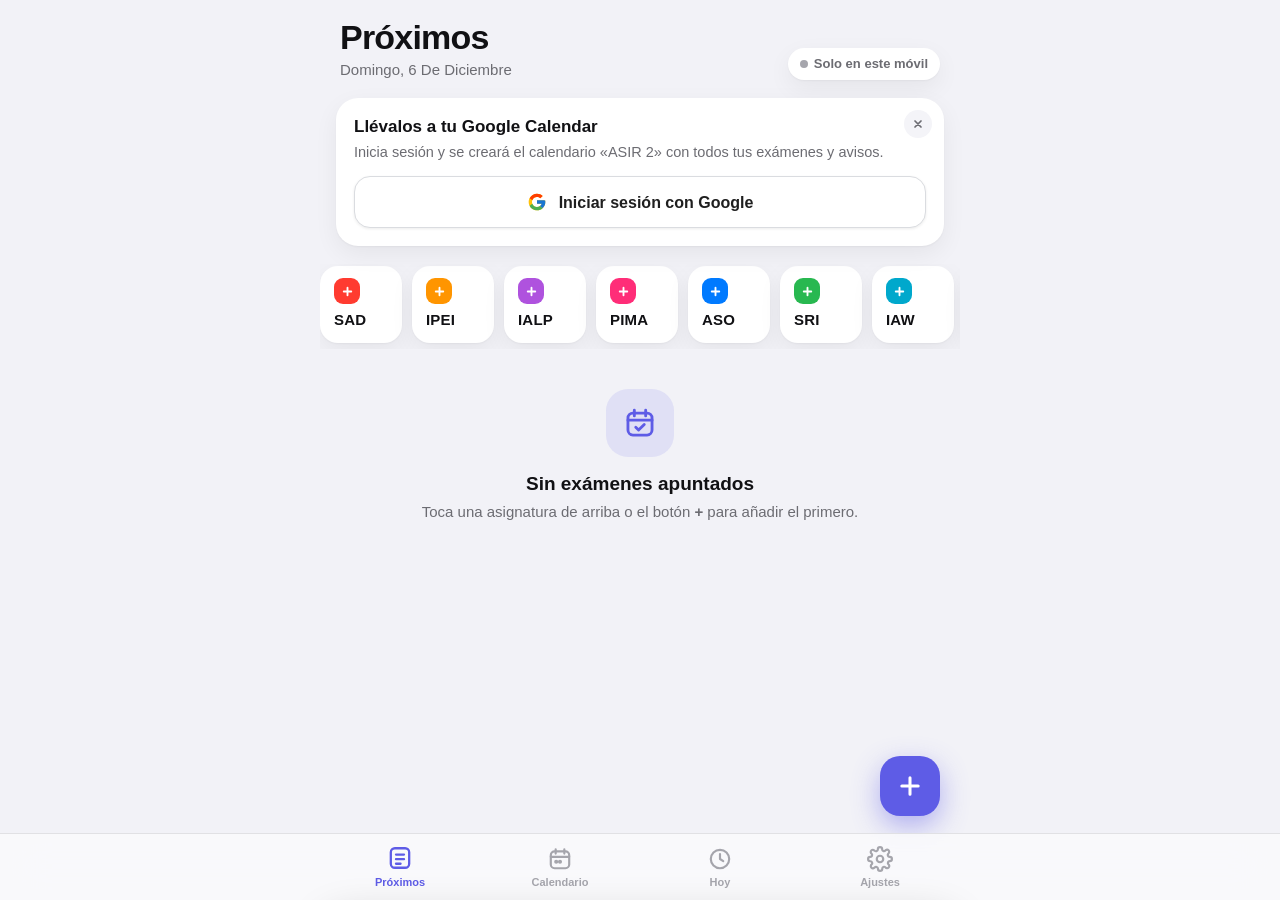
==== index.html @ 9889d267 "App de exámenes ASIR 2 Co-Authored-By: Claude Opus 5.5 <noreply@anthropic.com> Claude-Session: https" ====
<!DOCTYPE html>
<html lang="es">
<head>
<meta charset="UTF-8">
<meta name="viewport" content="width=device-width, initial-scale=1, viewport-fit=cover">
<meta name="theme-color" id="themeColor" content="#F2F2F7">
<meta name="mobile-web-app-capable" content="yes">
<meta name="apple-mobile-web-app-capable" content="yes">
<meta name="apple-mobile-web-app-status-bar-style" content="default">
<meta name="apple-mobile-web-app-title" content="Exámenes">
<meta name="description" content="Apunta tus exámenes con autorrelleno según tu horario y sincronización con Google Calendar.">
<title>Exámenes</title>
<link rel="manifest" id="manifestLink">
<link rel="apple-touch-icon" id="appleIcon">
<link rel="icon" id="favicon">
<script>
/* Aplica el tema antes de pintar para evitar parpadeos */
(function(){try{var t=localStorage.getItem('examenes.theme')||'auto';var d=t==='dark'||(t==='auto'&&matchMedia('(prefers-color-scheme: dark)').matches);document.documentElement.dataset.scheme=d?'dark':'light';}catch(e){document.documentElement.dataset.scheme='light';}})();
</script>
<script src="https://accounts.google.com/gsi/client" async defer></script>
<style>
:root{
  --bg:#F2F2F7; --card:#FFFFFF; --card2:#F4F4F8; --text:#111114; --text2:#6C6C72; --text3:#A5A5AC;
  --sep:rgba(60,60,67,.12); --accent:#5E5CE6; --accent-soft:rgba(94,92,230,.12);
  --danger:#FF3B30; --ok:#28A745; --ok-soft:rgba(52,199,89,.14); --warn:#E08600; --warn-soft:rgba(255,149,0,.14);
  --shadow:0 1px 2px rgba(0,0,0,.04),0 8px 24px rgba(0,0,0,.06);
  --shadow-lg:0 12px 40px rgba(0,0,0,.18);
  --nav:rgba(250,250,252,.82); --sheet:#F2F2F7; --input:#FFFFFF; --backdrop:rgba(0,0,0,.32);
  --r:22px; --r-sm:14px;
  --safe-b:env(safe-area-inset-bottom,0px); --safe-t:env(safe-area-inset-top,0px);
  --font:-apple-system,BlinkMacSystemFont,"SF Pro Text","Segoe UI",Roboto,"Helvetica Neue",Arial,sans-serif;
  --font-d:-apple-system,BlinkMacSystemFont,"SF Pro Display","Segoe UI",Roboto,"Helvetica Neue",Arial,sans-serif;
  color-scheme:light;
}
html[data-scheme=dark]{
  --bg:#000000; --card:#1C1C1E; --card2:#2A2A2D; --text:#F5F5F7; --text2:#A1A1A8; --text3:#6C6C72;
  --sep:rgba(84,84,88,.5); --accent:#7D7AFF; --accent-soft:rgba(125,122,255,.18);
  --danger:#FF453A; --ok:#30D158; --ok-soft:rgba(48,209,88,.16); --warn:#FF9F0A; --warn-soft:rgba(255,159,10,.16);
  --shadow:0 0 0 1px rgba(255,255,255,.04); --shadow-lg:0 12px 40px rgba(0,0,0,.6);
  --nav:rgba(18,18,20,.82); --sheet:#111113; --input:#1C1C1E; --backdrop:rgba(0,0,0,.55);
  color-scheme:dark;
}
*{box-sizing:border-box;-webkit-tap-highlight-color:transparent}
html,body{margin:0;background:var(--bg);color:var(--text);font-family:var(--font);font-size:16px;line-height:1.35;-webkit-font-smoothing:antialiased;-webkit-text-size-adjust:100%}
body{min-height:100vh;overscroll-behavior-y:none}
button{font:inherit;color:inherit;border:0;background:none;padding:0;cursor:pointer}
input,textarea,select{font:inherit;color:var(--text)}
svg{display:block}
.hidden{display:none!important}

#app{max-width:640px;margin:0 auto;padding:calc(var(--safe-t) + 12px) 16px calc(110px + var(--safe-b))}
.view{animation:viewIn .32s cubic-bezier(.2,.8,.2,1)}
@keyframes viewIn{from{opacity:0;transform:translateY(8px)}to{opacity:1;transform:none}}

/* Cabecera */
.head{display:flex;align-items:flex-end;justify-content:space-between;gap:12px;margin:8px 4px 18px}
.head h1{font-family:var(--font-d);font-size:34px;font-weight:800;letter-spacing:-.8px;margin:0;line-height:1.05}
.head .sub{color:var(--text2);font-size:15px;font-weight:500;margin-top:4px;text-transform:capitalize}
.sync{display:inline-flex;align-items:center;gap:6px;padding:7px 12px;border-radius:999px;background:var(--card);box-shadow:var(--shadow);font-size:13px;font-weight:600;color:var(--text2);white-space:nowrap;transition:transform .15s}
.sync:active{transform:scale(.95)}
.sync .dot{width:8px;height:8px;border-radius:50%;background:var(--text3)}
.sync[data-s=ok] .dot{background:var(--ok)}
.sync[data-s=pending] .dot,.sync[data-s=reauth] .dot{background:var(--warn)}
.sync[data-s=error] .dot{background:var(--danger)}
.sync[data-s=syncing] .dot{background:var(--accent);animation:pulse 1s infinite}
@keyframes pulse{50%{opacity:.25}}

.section-title{font-size:13px;font-weight:700;letter-spacing:.4px;text-transform:uppercase;color:var(--text2);margin:26px 6px 10px;display:flex;justify-content:space-between;align-items:center}
.section-title button{font-size:13px;font-weight:600;color:var(--accent);text-transform:none;letter-spacing:0}

/* Chips de asignatura */
.chips{display:flex;gap:10px;overflow-x:auto;scrollbar-width:none;margin:0 -16px;padding:2px 16px 6px;scroll-snap-type:x proximity}
.chips::-webkit-scrollbar{display:none}
.chip{--c:var(--accent);flex:0 0 auto;scroll-snap-align:start;display:flex;flex-direction:column;align-items:flex-start;gap:6px;min-width:82px;padding:12px 14px;border-radius:18px;background:var(--card);box-shadow:var(--shadow);transition:transform .15s ease}
.chip:active{transform:scale(.94)}
.chip .sw{width:26px;height:26px;border-radius:9px;background:var(--c);display:grid;place-items:center;color:#fff}
.chip .sw svg{width:15px;height:15px}
.chip b{font-size:15px;font-weight:700;letter-spacing:.2px}

/* Tarjeta destacada */
.hero{--c:var(--accent);position:relative;overflow:hidden;border-radius:26px;padding:20px 20px 22px;color:#fff;background:linear-gradient(140deg,var(--c),color-mix(in srgb,var(--c) 55%,#000));box-shadow:0 14px 34px color-mix(in srgb,var(--c) 35%,transparent);cursor:pointer;transition:transform .18s ease;margin-top:18px}
.hero:active{transform:scale(.98)}
.hero::after{content:"";position:absolute;right:-60px;top:-60px;width:200px;height:200px;border-radius:50%;background:rgba(255,255,255,.12)}
.hero-top{display:flex;gap:8px;align-items:center;font-size:12px;font-weight:700;letter-spacing:.4px;text-transform:uppercase;opacity:.92}
.hero-top span{background:rgba(255,255,255,.2);padding:4px 9px;border-radius:999px;backdrop-filter:blur(6px)}
.hero-subj{font-family:var(--font-d);font-size:40px;font-weight:800;letter-spacing:-1px;margin:14px 0 2px;text-shadow:0 1px 8px rgba(0,0,0,.12)}
.hero-meta{font-size:16px;font-weight:600;opacity:.95;text-transform:capitalize}
.hero-teacher{font-size:14px;opacity:.82;margin-top:2px}
.hero-topics{font-size:14px;opacity:.9;margin-top:10px;max-width:70%;display:-webkit-box;-webkit-line-clamp:2;-webkit-box-orient:vertical;overflow:hidden}
.hero-count{position:absolute;right:20px;bottom:18px;text-align:right;z-index:1}
.hero-count .num{font-family:var(--font-d);font-size:52px;font-weight:800;line-height:.9;letter-spacing:-2px;display:block}
.hero-count .lbl{font-size:13px;font-weight:700;opacity:.9;text-transform:uppercase;letter-spacing:.5px}

/* Tarjetas y filas */
.card{background:var(--card);border-radius:var(--r);box-shadow:var(--shadow);overflow:hidden}
.list{display:flex;flex-direction:column;gap:10px}
.row{--c:var(--accent);display:flex;align-items:center;gap:12px;background:var(--card);border-radius:20px;padding:14px 14px 14px 12px;box-shadow:var(--shadow);position:relative;animation:rowIn .35s cubic-bezier(.2,.8,.2,1) both}
@keyframes rowIn{from{opacity:0;transform:translateY(10px)}to{opacity:1;transform:none}}
.row::before{content:"";position:absolute;left:0;top:14px;bottom:14px;width:4px;border-radius:0 4px 4px 0;background:var(--c)}
.check{flex:0 0 auto;width:30px;height:30px;border-radius:50%;border:2px solid color-mix(in srgb,var(--c) 70%,var(--text3));display:grid;place-items:center;margin-left:4px;transition:all .2s}
.check svg{width:16px;height:16px;opacity:0;color:#fff}
.row.done .check{background:var(--c);border-color:var(--c)}
.row.done .check svg{opacity:1}
.row-main{flex:1;min-width:0;cursor:pointer}
.row-title{display:flex;align-items:center;gap:8px;flex-wrap:wrap}
.row-title .subj{font-weight:700;font-size:17px}
.tag{font-size:11.5px;font-weight:700;padding:3px 8px;border-radius:999px;background:color-mix(in srgb,var(--c) 15%,transparent);color:color-mix(in srgb,var(--c) 75%,var(--text))}
.row-sub{color:var(--text2);font-size:14px;margin-top:3px;text-transform:capitalize;white-space:nowrap;overflow:hidden;text-overflow:ellipsis}
.row-topics{color:var(--text3);font-size:13.5px;margin-top:3px;white-space:nowrap;overflow:hidden;text-overflow:ellipsis}
.pill{flex:0 0 auto;font-size:12.5px;font-weight:700;padding:6px 10px;border-radius:999px;background:var(--card2);color:var(--text2);text-align:center;line-height:1.15}
.pill.soon{background:color-mix(in srgb,var(--c) 16%,transparent);color:color-mix(in srgb,var(--c) 80%,var(--text))}
.pill.late{background:var(--warn-soft);color:var(--warn)}
.grade{flex:0 0 auto;font-family:var(--font-d);font-size:22px;font-weight:800;min-width:46px;text-align:right}
.grade.pass{color:var(--ok)} .grade.fail{color:var(--danger)} .grade.none{color:var(--text3);font-size:14px;font-weight:600}
.row.done .row-title .subj{opacity:.75}

.empty{text-align:center;padding:40px 24px;color:var(--text2)}
.empty .ico{width:68px;height:68px;margin:0 auto 14px;border-radius:22px;background:var(--accent-soft);color:var(--accent);display:grid;place-items:center}
.empty .ico svg{width:34px;height:34px}
.empty h3{color:var(--text);margin:0 0 6px;font-size:19px}
.empty p{margin:0;font-size:15px}

/* Botón flotante */
#fab{position:fixed;right:max(20px,calc(50% - 300px));bottom:calc(84px + var(--safe-b));width:60px;height:60px;border-radius:20px;background:var(--accent);color:#fff;display:grid;place-items:center;box-shadow:0 10px 28px color-mix(in srgb,var(--accent) 45%,transparent);z-index:30;transition:transform .2s cubic-bezier(.2,.8,.2,1)}
#fab:active{transform:scale(.9) rotate(90deg)}
#fab svg{width:28px;height:28px}

/* Barra inferior */
#tabbar{position:fixed;left:0;right:0;bottom:0;z-index:40;display:flex;justify-content:center;background:var(--nav);backdrop-filter:saturate(180%) blur(22px);-webkit-backdrop-filter:saturate(180%) blur(22px);border-top:.5px solid var(--sep);padding:6px 8px calc(6px + var(--safe-b))}
#tabbar .in{display:flex;width:100%;max-width:640px}
.tab{flex:1;display:flex;flex-direction:column;align-items:center;gap:3px;padding:6px 0 4px;font-size:11px;font-weight:600;color:var(--text3);transition:color .2s}
.tab svg{width:26px;height:26px;transition:transform .2s}
.tab.on{color:var(--accent)}
.tab.on svg{transform:translateY(-1px) scale(1.06)}
.tab:active svg{transform:scale(.88)}

/* Calendario */
.cal-head{display:flex;align-items:center;justify-content:space-between;padding:16px 16px 6px}
.cal-head h2{margin:0;font-size:20px;font-weight:700;text-transform:capitalize;letter-spacing:-.3px}
.cal-nav{display:flex;gap:6px}
.icon-btn{width:38px;height:38px;border-radius:12px;background:var(--card2);display:grid;place-items:center;color:var(--accent);transition:transform .15s}
.icon-btn:active{transform:scale(.9)}
.icon-btn svg{width:20px;height:20px}
.cal-wd,.cal-grid{display:grid;grid-template-columns:repeat(7,1fr);padding:0 10px}
.cal-wd div{text-align:center;font-size:12px;font-weight:700;color:var(--text3);padding:8px 0}
.cal-grid{padding-bottom:12px;gap:2px}
.cday{aspect-ratio:1/1.05;border-radius:14px;display:flex;flex-direction:column;align-items:center;justify-content:flex-start;padding-top:7px;gap:4px;font-size:16px;font-weight:500;position:relative;transition:background .15s,transform .12s}
.cday:active{transform:scale(.92)}
.cday.we{color:var(--text3)}
.cday.today .n{background:var(--accent);color:#fff;font-weight:700}
.cday .n{width:30px;height:30px;border-radius:50%;display:grid;place-items:center}
.cday.sel{background:var(--accent-soft)}
.cday.sel .n{font-weight:700}
.dots{display:flex;gap:3px;height:6px}
.dots i{width:6px;height:6px;border-radius:50%;display:block}
.legend{display:flex;flex-wrap:wrap;gap:8px 14px;padding:12px 16px 16px;border-top:.5px solid var(--sep)}
.legend span{display:flex;align-items:center;gap:6px;font-size:12.5px;font-weight:600;color:var(--text2)}
.legend i{width:9px;height:9px;border-radius:50%}

/* Hoy */
.now{--c:var(--accent);border-radius:26px;padding:20px;background:var(--card);box-shadow:var(--shadow);position:relative;overflow:hidden}
.now.colored{color:#fff;background:linear-gradient(140deg,var(--c),color-mix(in srgb,var(--c) 55%,#000));box-shadow:0 14px 34px color-mix(in srgb,var(--c) 32%,transparent)}
.now .k{font-size:12px;font-weight:800;letter-spacing:.6px;text-transform:uppercase;opacity:.85}
.now .big{font-family:var(--font-d);font-size:38px;font-weight:800;letter-spacing:-1px;margin:8px 0 2px}
.now .meta{font-size:15px;font-weight:500;opacity:.9}
.bar{height:6px;border-radius:6px;background:rgba(255,255,255,.25);margin-top:16px;overflow:hidden}
.bar i{display:block;height:100%;background:#fff;border-radius:6px;transition:width .6s}
.now:not(.colored) .bar{background:var(--card2)} .now:not(.colored) .bar i{background:var(--accent)}
.grid2{display:grid;grid-template-columns:1fr;gap:12px;margin-top:12px}
.mini{--c:var(--accent);background:var(--card);border-radius:22px;padding:16px;box-shadow:var(--shadow);display:flex;align-items:center;gap:14px}
.mini .sq{width:46px;height:46px;border-radius:15px;background:var(--c);color:#fff;display:grid;place-items:center;font-weight:800;font-size:12.5px;letter-spacing:.2px;flex:0 0 auto}
.mini .t1{font-size:12px;font-weight:700;color:var(--text2);text-transform:uppercase;letter-spacing:.4px}
.mini .t2{font-size:18px;font-weight:700;margin-top:2px}
.mini .t3{font-size:14px;color:var(--text2);margin-top:1px}
.tl{padding:6px 0}
.tl-row{--c:var(--accent);display:flex;align-items:center;gap:12px;padding:11px 16px;position:relative}
.tl-row+.tl-row{border-top:.5px solid var(--sep)}
.tl-row .time{width:92px;flex:0 0 auto;font-size:13.5px;font-weight:600;color:var(--text2);font-variant-numeric:tabular-nums}
.tl-row .bul{width:10px;height:10px;border-radius:50%;background:var(--c);flex:0 0 auto}
.tl-row .nm{font-weight:700}
.tl-row .tc{font-size:13px;color:var(--text2)}
.tl-row.past{opacity:.45}
.tl-row.cur{background:color-mix(in srgb,var(--c) 10%,transparent)}
.tl-row.brk .bul{background:var(--text3)} .tl-row.brk .nm{font-weight:600;color:var(--text2)}
.exam-flag{margin-left:auto;font-size:11.5px;font-weight:800;color:#fff;background:var(--danger);padding:3px 8px;border-radius:999px}
.banner{display:flex;gap:12px;align-items:center;padding:14px 16px;border-radius:18px;background:var(--warn-soft);color:var(--warn);font-weight:600;font-size:15px;margin-top:12px}
.banner svg{width:22px;height:22px;flex:0 0 auto}

/* Ajustes */
.group{background:var(--card);border-radius:var(--r);box-shadow:var(--shadow);overflow:hidden}
.item{display:flex;align-items:center;gap:12px;padding:14px 16px;min-height:52px;width:100%;text-align:left}
.item+.item{border-top:.5px solid var(--sep)}
.item .ic{width:32px;height:32px;border-radius:10px;display:grid;place-items:center;color:#fff;flex:0 0 auto}
.item .ic svg{width:18px;height:18px}
.item .lb{flex:1;min-width:0}
.item .lb b{display:block;font-weight:600}
.item .lb small{display:block;color:var(--text2);font-size:13px;margin-top:1px;overflow-wrap:anywhere}
.item .val{color:var(--text2);font-size:14px}
.item.btn:active{background:var(--card2)}
.item.danger{color:var(--danger)}
.note{font-size:13px;color:var(--text2);margin:8px 8px 0;line-height:1.45}
.note code{background:var(--card2);padding:1px 5px;border-radius:5px;font-size:12px}
.seg{display:flex;background:var(--card2);border-radius:12px;padding:3px;gap:3px}
.seg button{flex:1;padding:9px 6px;border-radius:10px;font-size:14px;font-weight:600;color:var(--text2);transition:all .2s}
.seg button.on{background:var(--card);color:var(--text);box-shadow:0 1px 4px rgba(0,0,0,.12)}
html[data-scheme=dark] .seg button.on{background:#3A3A3D}
.field-inline{display:flex;gap:8px;padding:12px 16px}
.field-inline input{flex:1;min-width:0;padding:12px 14px;border-radius:12px;border:0;background:var(--card2);font-size:14px;outline:none}
.small-btn{padding:0 16px;border-radius:12px;background:var(--accent);color:#fff;font-weight:700;font-size:14px}
.sched-day{padding:12px 16px}
.sched-day+.sched-day{border-top:.5px solid var(--sep)}
.sched-day h4{margin:0 0 8px;font-size:13px;text-transform:uppercase;letter-spacing:.4px;color:var(--text2)}
.sched-blocks{display:flex;flex-direction:column;gap:6px}
.sb{--c:var(--accent);display:flex;align-items:center;gap:10px;font-size:14px}
.sb i{width:8px;height:28px;border-radius:4px;background:var(--c);flex:0 0 auto}
.sb b{min-width:46px}
.sb span{color:var(--text2);font-variant-numeric:tabular-nums}
.sb em{font-style:normal;color:var(--text3);font-size:13px;margin-left:auto;text-align:right}
.acct{display:flex;align-items:center;gap:12px;padding:16px}
.acct img,.acct .av{width:44px;height:44px;border-radius:50%;background:var(--accent-soft);color:var(--accent);display:grid;place-items:center;font-weight:800;object-fit:cover}

/* Botón de Google */
.gbtn{display:flex;align-items:center;justify-content:center;gap:12px;width:100%;min-height:52px;padding:0 20px;border-radius:16px;background:#fff;color:#1F1F1F;border:1px solid #DADCE0;font-weight:600;font-size:16px;box-shadow:0 1px 3px rgba(0,0,0,.08);transition:transform .15s,box-shadow .15s}
.gbtn:active{transform:scale(.97)}
html[data-scheme=dark] .gbtn{background:#131314;color:#E3E3E3;border-color:#8E918F}
.signin{background:var(--card);border-radius:var(--r);box-shadow:var(--shadow);padding:18px;margin-top:18px;position:relative;animation:viewIn .35s ease}
.signin h3{margin:0 0 4px;font-size:17px}
.signin p{margin:0 0 14px;color:var(--text2);font-size:14.5px}
.signin .x{position:absolute;top:12px;right:12px;width:28px;height:28px;border-radius:50%;background:var(--card2);color:var(--text2);display:grid;place-items:center}
.signin .x svg{width:12px;height:12px}

/* Hoja inferior (formulario) */
.sheet-wrap{position:fixed;inset:0;z-index:60;pointer-events:none}
.sheet-wrap .backdrop{position:absolute;inset:0;background:var(--backdrop);opacity:0;transition:opacity .3s}
.sheet{position:absolute;left:0;right:0;bottom:0;margin:0 auto;max-width:640px;max-height:94vh;background:var(--sheet);border-radius:28px 28px 0 0;box-shadow:var(--shadow-lg);transform:translateY(105%);transition:transform .38s cubic-bezier(.2,.9,.2,1);display:flex;flex-direction:column}
.sheet-wrap.open{pointer-events:auto}
.sheet-wrap.open .backdrop{opacity:1}
.sheet-wrap.open .sheet{transform:none}
.sheet-top{padding:8px 18px 4px;touch-action:none}
.grabber{width:40px;height:5px;border-radius:3px;background:var(--text3);opacity:.5;margin:0 auto 10px}
.sheet-bar{display:flex;align-items:center;justify-content:space-between}
.sheet-bar h2{margin:0;font-size:20px;font-weight:800;letter-spacing:-.3px}
.sheet-bar .x{width:34px;height:34px;border-radius:50%;background:var(--card2);display:grid;place-items:center;color:var(--text2)}
.sheet-bar .x svg{width:16px;height:16px}
.sheet-body{overflow-y:auto;padding:8px 18px calc(24px + var(--safe-b));-webkit-overflow-scrolling:touch}
.lbl{font-size:13px;font-weight:700;color:var(--text2);margin:18px 4px 8px;text-transform:uppercase;letter-spacing:.4px}
.subj-grid{display:grid;grid-template-columns:repeat(4,1fr);gap:8px}
.sbtn{--c:var(--accent);padding:13px 4px;border-radius:15px;background:var(--input);font-weight:700;font-size:15px;box-shadow:var(--shadow);border:2px solid transparent;transition:all .18s;display:flex;align-items:center;justify-content:center;gap:6px}
.sbtn i{width:8px;height:8px;border-radius:50%;background:var(--c)}
.sbtn.on{background:var(--c);color:#fff;border-color:var(--c);box-shadow:0 6px 16px color-mix(in srgb,var(--c) 40%,transparent)}
.sbtn.on i{background:#fff}
.sbtn:active{transform:scale(.94)}
.inp{width:100%;padding:14px 15px;border-radius:15px;border:0;background:var(--input);box-shadow:var(--shadow);font-size:16px;outline:none;min-height:50px;-webkit-appearance:none;appearance:none}
.inp:focus{box-shadow:0 0 0 2px var(--accent)}
textarea.inp{resize:vertical;min-height:84px;line-height:1.4}
.date-row{display:flex;gap:8px}
.date-row .inp{flex:1;min-width:0}
.next-btn{flex:0 0 auto;display:flex;align-items:center;gap:6px;padding:0 14px;border-radius:15px;background:var(--accent-soft);color:var(--accent);font-weight:700;font-size:14.5px;transition:transform .15s}
.next-btn:active{transform:scale(.94)}
.next-btn svg{width:18px;height:18px}
.two{display:grid;grid-template-columns:1fr 1.6fr;gap:8px}
.info{margin-top:10px;padding:13px 15px;border-radius:15px;font-size:14.5px;line-height:1.45;animation:viewIn .25s ease}
.info.ok{background:var(--ok-soft);color:color-mix(in srgb,var(--ok) 80%,var(--text))}
.info.warn{background:var(--warn-soft);color:color-mix(in srgb,var(--warn) 85%,var(--text))}
.info.neutral{background:var(--card2);color:var(--text2)}
.info b{font-weight:700}
.sugs{display:flex;flex-wrap:wrap;gap:8px;margin-top:10px}
.sug{padding:8px 12px;border-radius:999px;background:var(--card);color:var(--text);font-weight:600;font-size:13.5px;box-shadow:var(--shadow);text-transform:capitalize}
.sug:active{transform:scale(.94)}
.type-seg{display:grid;grid-template-columns:repeat(4,1fr);gap:6px;background:var(--card2);padding:4px;border-radius:15px}
.type-seg button{padding:11px 2px;border-radius:12px;font-size:13.5px;font-weight:700;color:var(--text2);transition:all .2s}
.type-seg button.on{background:var(--input);color:var(--text);box-shadow:0 1px 5px rgba(0,0,0,.12)}
html[data-scheme=dark] .type-seg button.on{background:#3A3A3D}
.toggle-row{display:flex;align-items:center;justify-content:space-between;background:var(--input);box-shadow:var(--shadow);border-radius:15px;padding:0 15px;min-height:50px;font-weight:600}
.sw-t{position:relative;width:51px;height:31px;flex:0 0 auto}
.sw-t input{opacity:0;width:0;height:0;position:absolute}
.sw-t span{position:absolute;inset:0;border-radius:999px;background:var(--text3);opacity:.6;transition:all .25s}
.sw-t span::after{content:"";position:absolute;left:2px;top:2px;width:27px;height:27px;border-radius:50%;background:#fff;box-shadow:0 2px 6px rgba(0,0,0,.2);transition:transform .25s cubic-bezier(.2,.8,.2,1)}
.sw-t input:checked+span{background:var(--ok);opacity:1}
.sw-t input:checked+span::after{transform:translateX(20px)}
.primary{width:100%;margin-top:24px;padding:17px;border-radius:17px;background:var(--accent);color:#fff;font-weight:800;font-size:17px;box-shadow:0 10px 24px color-mix(in srgb,var(--accent) 35%,transparent);transition:transform .15s}
.primary:active{transform:scale(.97)}
.secondary{width:100%;margin-top:10px;padding:15px;border-radius:17px;background:var(--card);color:var(--danger);font-weight:700;font-size:16px;box-shadow:var(--shadow)}
.secondary:active{transform:scale(.97)}

/* Aviso flotante */
#toast{position:fixed;left:50%;bottom:calc(160px + var(--safe-b));transform:translate(-50%,20px);background:rgba(30,30,32,.92);color:#fff;padding:12px 18px;border-radius:16px;font-weight:600;font-size:14.5px;opacity:0;pointer-events:none;transition:all .3s cubic-bezier(.2,.8,.2,1);z-index:80;max-width:86vw;text-align:center;backdrop-filter:blur(10px)}
#toast.show{opacity:1;transform:translate(-50%,0)}
html[data-scheme=dark] #toast{background:rgba(235,235,240,.95);color:#111}

@media (min-width:520px){.grid2{grid-template-columns:1fr 1fr}}
@media (prefers-reduced-motion:reduce){*{animation:none!important;transition:none!important}}
</style>
</head>
<body>
<div id="app"><main id="view"></main></div>

<button id="fab" data-action="new" aria-label="Añadir examen">
  <svg viewBox="0 0 24 24" fill="none" stroke="currentColor" stroke-width="2.6" stroke-linecap="round"><path d="M12 5v14M5 12h14"/></svg>
</button>

<nav id="tabbar"><div class="in">
  <button class="tab" data-action="tab" data-tab="upcoming"><svg viewBox="0 0 24 24" fill="none" stroke="currentColor" stroke-width="2" stroke-linecap="round" stroke-linejoin="round"><rect x="4" y="3.5" width="16" height="17" rx="3.5"/><path d="M8.5 9h7M8.5 13h7M8.5 17h4"/></svg>Próximos</button>
  <button class="tab" data-action="tab" data-tab="calendar"><svg viewBox="0 0 24 24" fill="none" stroke="currentColor" stroke-width="2" stroke-linecap="round" stroke-linejoin="round"><rect x="3.5" y="5" width="17" height="15.5" rx="3.5"/><path d="M3.5 10h17M8 3v4M16 3v4"/><circle cx="8.5" cy="14.5" r=".9" fill="currentColor"/><circle cx="12" cy="14.5" r=".9" fill="currentColor"/></svg>Calendario</button>
  <button class="tab" data-action="tab" data-tab="today"><svg viewBox="0 0 24 24" fill="none" stroke="currentColor" stroke-width="2" stroke-linecap="round" stroke-linejoin="round"><circle cx="12" cy="12" r="8.5"/><path d="M12 7.5V12l3 2"/></svg>Hoy</button>
  <button class="tab" data-action="tab" data-tab="settings"><svg viewBox="0 0 24 24" fill="none" stroke="currentColor" stroke-width="2" stroke-linecap="round" stroke-linejoin="round"><circle cx="12" cy="12" r="3"/><path d="M19.4 15a1.7 1.7 0 0 0 .3 1.8l.1.1a2 2 0 1 1-2.8 2.8l-.1-.1a1.7 1.7 0 0 0-1.8-.3 1.7 1.7 0 0 0-1 1.5V21a2 2 0 1 1-4 0v-.1a1.7 1.7 0 0 0-1.1-1.5 1.7 1.7 0 0 0-1.8.3l-.1.1a2 2 0 1 1-2.8-2.8l.1-.1a1.7 1.7 0 0 0 .3-1.8 1.7 1.7 0 0 0-1.5-1H3a2 2 0 1 1 0-4h.1a1.7 1.7 0 0 0 1.5-1.1 1.7 1.7 0 0 0-.3-1.8l-.1-.1a2 2 0 1 1 2.8-2.8l.1.1a1.7 1.7 0 0 0 1.8.3H9a1.7 1.7 0 0 0 1-1.5V3a2 2 0 1 1 4 0v.1a1.7 1.7 0 0 0 1 1.5 1.7 1.7 0 0 0 1.8-.3l.1-.1a2 2 0 1 1 2.8 2.8l-.1.1a1.7 1.7 0 0 0-.3 1.8V9a1.7 1.7 0 0 0 1.5 1H21a2 2 0 1 1 0 4h-.1a1.7 1.7 0 0 0-1.5 1z"/></svg>Ajustes</button>
</div></nav>

<div id="sheetWrap" class="sheet-wrap" aria-hidden="true">
  <div class="backdrop" data-action="close-sheet"></div>
  <div class="sheet" role="dialog" aria-modal="true">
    <div class="sheet-top" id="sheetTop">
      <div class="grabber"></div>
      <div class="sheet-bar"><h2 id="sheetTitle">Nuevo examen</h2>
        <button class="x" data-action="close-sheet" aria-label="Cerrar"><svg viewBox="0 0 24 24" fill="none" stroke="currentColor" stroke-width="3" stroke-linecap="round"><path d="M6 6l12 12M18 6L6 18"/></svg></button>
      </div>
    </div>
    <div class="sheet-body" id="sheetBody"></div>
  </div>
</div>
<input type="file" id="importFile" accept="application/json,.json" class="hidden">
<div id="toast"></div>

<script>
/* ╔══════════════════════════════════════════════════════════════════════╗
   ║  CONFIGURACIÓN DE GOOGLE (CALENDAR)                                  ║
   ║                                                                      ║
   ║  👉 PEGA AQUÍ TU CLIENT ID DE GOOGLE CLOUD (entre las comillas).     ║
   ║     Tiene esta forma: 1234567890-abc123xyz.apps.googleusercontent.com║
   ║                                                                      ║
   ║  Solo lo pones tú una vez aquí: la app NO se lo pide a nadie, solo   ║
   ║  muestra el botón "Iniciar sesión con Google".                       ║
   ║  ⚠️ Es el Client ID, NO el "secreto de cliente" (ese no se usa).     ║
   ╚══════════════════════════════════════════════════════════════════════╝ */
const GOOGLE_CLIENT_ID = '909664836499-v9ui1farksf9q6orqufl9ss055aqmfdq.apps.googleusercontent.com';

/* Nombre del calendario que la app crea en tu Google Calendar */
const CALENDAR_NAME = 'ASIR 2';
const CAL_MARK = 'Creado por la app Exámenes';
const TZ = 'Europe/Madrid';
/* Permisos mínimos: crear SUS PROPIOS calendarios y gestionar sus eventos (no toca tus otros calendarios),
   ver la lista de calendarios (para encontrar «ASIR 2») y tu nombre/correo para mostrarlos */
const GOOGLE_SCOPES = 'https://www.googleapis.com/auth/calendar.app.created https://www.googleapis.com/auth/calendar.calendarlist.readonly openid email profile';

/* ───────────────────────── HORARIO ───────────────────────── */
const SUBJECTS = {
  SAD:  { teacher:'Óscar Gómez García',                 color:'#FF3B30', gcal:'11' },
  IPEI: { teacher:'Gema Abad Rubio',                    color:'#FF9500', gcal:'6' },
  IALP: { teacher:'Alfonso José Padilla Navarrete',     color:'#AF52DE', gcal:'3' },
  PIMA: { teacher:'Manuel Peña Villanueva',             color:'#FF2D78', gcal:'4' },
  ASO:  { teacher:'Alberto Montoro Gavilán',            color:'#007AFF', gcal:'9' },
  SRI:  { teacher:'Raúl',                               color:'#28B850', gcal:'10' },
  IAW:  { teacher:'Raúl',                               color:'#00A8CC', gcal:'7' },
  ASGB: { teacher:'Javier García-Retamero Redondo',     color:'#E09B00', gcal:'5' },
};
const SUBJ_ORDER = ['SAD','IPEI','IALP','PIMA','ASO','SRI','IAW','ASGB'];
/* Tramos (horas lectivas); el recreo es 11:30-12:00 */
const SLOTS = [['08:45','09:40'],['09:40','10:35'],['10:35','11:30'],['12:00','12:55'],['12:55','13:50'],['13:50','14:45']];
const BREAK = ['11:30','12:00'];
/* Clave = día de la semana de JavaScript (1 = lunes … 5 = viernes) */
const SCHEDULE = {
  1:[{s:'SAD',from:'08:45',to:'10:35'},{s:'IPEI',from:'10:35',to:'11:30'},{s:'IALP',from:'12:00',to:'13:50'},{s:'PIMA',from:'13:50',to:'14:45'}],
  2:[{s:'ASO',from:'08:45',to:'10:35'},{s:'SRI',from:'10:35',to:'12:55'},{s:'IAW',from:'12:55',to:'14:45'}],
  3:[{s:'ASO',from:'08:45',to:'10:35'},{s:'IALP',from:'10:35',to:'12:55'},{s:'SRI',from:'12:55',to:'14:45'}],
  4:[{s:'IAW',from:'08:45',to:'10:35'},{s:'ASGB',from:'10:35',to:'12:55'},{s:'SRI',from:'12:55',to:'14:45'}],
  5:[{s:'ASO',from:'08:45',to:'10:35'},{s:'SAD',from:'10:35',to:'12:55'},{s:'IPEI',from:'12:55',to:'14:45'}],
};
const TYPES = { examen:'Examen', practica:'Práctica', entrega:'Entrega', recuperacion:'Recuperación' };
const DAYNAMES = ['domingo','lunes','martes','miércoles','jueves','viernes','sábado'];

/* ───────────────────────── UTILIDADES ───────────────────────── */
const $ = (s, el=document) => el.querySelector(s);
const esc = s => String(s ?? '').replace(/[&<>"']/g, c => ({'&':'&amp;','<':'&lt;','>':'&gt;','"':'&quot;',"'":'&#39;'}[c]));
const toMin = h => { const [a,b] = h.split(':').map(Number); return a*60+b; };
const pad = n => String(n).padStart(2,'0');
const ymd = d => `${d.getFullYear()}-${pad(d.getMonth()+1)}-${pad(d.getDate())}`;
const parseYMD = s => { const [y,m,d] = s.split('-').map(Number); return new Date(y, m-1, d); };
const today0 = () => { const d = new Date(); d.setHours(0,0,0,0); return d; };
const addDays = (d,n) => { const x = new Date(d); x.setDate(x.getDate()+n); return x; };
const nowMin = () => { const n = new Date(); return n.getHours()*60 + n.getMinutes(); };
const daysUntil = s => Math.round((parseYMD(s) - today0()) / 864e5);
const fmtLong  = d => new Intl.DateTimeFormat('es-ES',{weekday:'long',day:'numeric',month:'long'}).format(d);
const fmtShort = d => new Intl.DateTimeFormat('es-ES',{weekday:'short',day:'numeric',month:'short'}).format(d).replace(/\./g,'');
const fmtMonth = d => new Intl.DateTimeFormat('es-ES',{month:'long',year:'numeric'}).format(d);
const uid = () => Date.now().toString(36) + Math.random().toString(36).slice(2,8);
const col = s => SUBJECTS[s]?.color || '#8E8E93';
const vibrate = () => { try { navigator.vibrate && navigator.vibrate(8); } catch(e){} };

function blocksOn(date, subj){ return (SCHEDULE[date.getDay()] || []).filter(b => !subj || b.s === subj); }
function slotLabel(b){
  const idx = SLOTS.map((s,i) => (s[0] >= b.from && s[1] <= b.to) ? i+1 : 0).filter(Boolean);
  let t = idx.length > 1 ? `${idx[0]}ª–${idx[idx.length-1]}ª hora` : `${idx[0]}ª hora`;
  if (b.from < BREAK[0] && b.to > BREAK[1]) t += ' · recreo en medio';
  return t;
}
/* Siguiente clase de una asignatura (si hoy ya empezó, salta al siguiente día) */
function nextClass(subj){
  const t = today0(), nm = nowMin();
  for (let i = 0; i < 28; i++){
    const d = addDays(t, i);
    const b = blocksOn(d, subj).find(b => i > 0 || toMin(b.from) > nm);
    if (b) return { date: ymd(d), d, block: b };
  }
  return null;
}
/* Días cercanos con esa asignatura alrededor de una fecha */
function nearby(subj, dateStr){
  const base = parseYMD(dateStr), t = today0(), out = [];
  for (let i = 1; i <= 14; i++){ const d = addDays(base,-i); if (d < t) break; const b = blocksOn(d,subj)[0]; if (b){ out.push({d,b}); break; } }
  let n = 0;
  for (let i = 1; i <= 28 && n < 2; i++){ const d = addDays(base,i); const b = blocksOn(d,subj)[0]; if (b){ out.push({d,b}); n++; } }
  return out.sort((a,b) => a.d - b.d);
}
function weeklyText(subj){
  return [1,2,3,4,5].flatMap(k => SCHEDULE[k].filter(b => b.s===subj).map(b => `${DAYNAMES[k]} ${b.from}–${b.to}`)).join(' · ');
}
function countdown(n){
  if (n === 0) return 'Hoy'; if (n === 1) return 'Mañana';
  if (n > 1) return `Faltan ${n} días`;
  if (n === -1) return 'Ayer'; return `Hace ${-n} días`;
}
function toast(msg){
  const t = $('#toast'); t.textContent = msg; t.classList.add('show');
  clearTimeout(toast._t); toast._t = setTimeout(() => t.classList.remove('show'), 2400);
}

/* ───────────────────────── DATOS LOCALES ───────────────────────── */
const LS = { data:'examenes.data.v1', dirty:'examenes.dirty', theme:'examenes.theme',
  conn:'examenes.gcal.connected', tok:'examenes.gcal.token', cal:'examenes.gcal.calendarId', last:'examenes.gcal.lastSync', user:'examenes.gcal.user' };
const store = {
  get(k, def=null){ try { const v = localStorage.getItem(k); return v === null ? def : v; } catch(e){ return def; } },
  set(k, v){ try { localStorage.setItem(k, v); } catch(e){} },
  del(k){ try { localStorage.removeItem(k); } catch(e){} },
};
let exams = [];
try { exams = JSON.parse(store.get(LS.data, '{"exams":[]}')).exams || []; } catch(e){ exams = []; }

function saveLocal(){ store.set(LS.data, JSON.stringify({ version:1, exams })); }
const visible = () => exams.filter(e => !e.deleted);
function upsert(ex){
  ex.updatedAt = Date.now();
  const i = exams.findIndex(e => e.id === ex.id);
  if (i >= 0) exams[i] = ex; else exams.push(ex);
  saveLocal(); markDirty(); render();
}
function removeExam(id){
  const e = exams.find(x => x.id === id); if (!e) return;
  Object.assign(e, { deleted:true, updatedAt:Date.now() });
  saveLocal(); markDirty(); render();
}
function toggleDone(id){
  const e = exams.find(x => x.id === id); if (!e) return;
  vibrate(); upsert({ ...e, done: !e.done });
  toast(e.done ? 'Marcado como pendiente' : '¡Hecho! 🎉');
}
function merge(a, b){
  const m = new Map();
  for (const e of [...a, ...b]){ const x = m.get(e.id); if (!x || (e.updatedAt||0) > (x.updatedAt||0)) m.set(e.id, e); }
  const cutoff = Date.now() - 60*864e5; /* borra rastros de eliminados con más de 60 días */
  return [...m.values()].filter(e => !(e.deleted && (e.updatedAt||0) < cutoff));
}
const sortKey = e => e.date + ' ' + (e.time || '00:00');

/* ───────────────────────── GOOGLE CALENDAR ───────────────────────── */
let syncState = 'local';
let tokenClient = null, pendingToken = null;
let token = null, tokenExp = 0;
try { const t = JSON.parse(store.get(LS.tok, 'null')); if (t && t.exp > Date.now()) { token = t.v; tokenExp = t.exp; } } catch(e){}

const getClientId = () => (GOOGLE_CLIENT_ID || '').trim();
const clientIdOk = () => { const c = getClientId(); return c.endsWith('.apps.googleusercontent.com') && !c.includes('PEGA_AQUI'); };
const isConnected = () => store.get(LS.conn) === '1';

function initTokenClient(){
  if (tokenClient || !window.google?.accounts?.oauth2 || !clientIdOk()) return;
  tokenClient = google.accounts.oauth2.initTokenClient({
    client_id: getClientId(),
    scope: GOOGLE_SCOPES,
    callback: r => {
      const res = pendingToken; pendingToken = null;
      if (r.error || !r.access_token){ res && res(null); return; }
      token = r.access_token; tokenExp = Date.now() + (Number(r.expires_in)||3600)*1000;
      store.set(LS.tok, JSON.stringify({ v:token, exp:tokenExp }));
      res && res(token);
    },
    error_callback: () => { const res = pendingToken; pendingToken = null; res && res(null); },
  });
}
/* Importante: se llama SIN await previo para conservar el gesto del usuario (evita bloqueo de ventanas) */
function getToken(interactive){
  if (token && Date.now() < tokenExp - 60000) return Promise.resolve(token);
  if (!interactive) return Promise.resolve(null);
  initTokenClient();
  if (!tokenClient){ toast(clientIdOk() ? 'Google aún se está cargando, inténtalo de nuevo' : 'Falta poner el Client ID en el código (GOOGLE_CLIENT_ID)'); return Promise.resolve(null); }
  return new Promise(res => { pendingToken = res; tokenClient.requestAccessToken(isConnected() ? { prompt:'' } : {}); });
}
async function gfetch(url, opts = {}){
  const r = await fetch(url, { ...opts, headers: { ...(opts.headers||{}), Authorization: 'Bearer ' + token } });
  if (r.status === 401){ token = null; store.del(LS.tok); const e = new Error('auth'); e.auth = true; throw e; }
  if (!r.ok){ const e = new Error('Google ' + r.status); e.status = r.status; throw e; }
  return r;
}
const CAL_API = 'https://www.googleapis.com/calendar/v3';
const jsonOpts = (method, body) => ({ method, headers:{ 'Content-Type':'application/json' }, body: JSON.stringify(body) });

/* Busca el calendario «ASIR 2» creado por la app; si no existe, lo crea */
async function ensureCalendar(){
  const cached = store.get(LS.cal);
  if (cached){
    try { await gfetch(`${CAL_API}/calendars/${encodeURIComponent(cached)}`); return cached; }
    catch(e){ if (e.auth) throw e; store.del(LS.cal); }
  }
  let pageToken = '';
  do {
    const r = await gfetch(`${CAL_API}/users/me/calendarList?maxResults=250${pageToken ? '&pageToken=' + pageToken : ''}`);
    const j = await r.json();
    const c = (j.items || []).find(c => c.summary === CALENDAR_NAME && (c.description || '').includes(CAL_MARK));
    if (c){ store.set(LS.cal, c.id); return c.id; }
    pageToken = j.nextPageToken || '';
  } while (pageToken);
  const r = await gfetch(`${CAL_API}/calendars`, jsonOpts('POST', { summary: CALENDAR_NAME, description: `Exámenes, prácticas y entregas · ${CAL_MARK}`, timeZone: TZ }));
  const j = await r.json(); store.set(LS.cal, j.id);
  toast(`Calendario «${CALENDAR_NAME}» creado en tu Google Calendar`);
  return j.id;
}
const minToHM = m => `${pad(Math.floor(m/60))}:${pad(m%60)}`;
function eventBody(e){
  const start = e.time || '08:45';
  const b = blocksOn(parseYMD(e.date), e.subject).find(b => b.from === start);
  const end = b ? b.to : minToHM(Math.min(toMin(start) + 55, 23*60 + 59));
  const type = TYPES[e.type] || 'Examen';
  const desc = [`${type} de ${e.subject}`, e.teacher && `Profesor: ${e.teacher}`, e.topics && `\nTemas:\n${e.topics}`, e.notes && `\nNotas:\n${e.notes}`, e.grade && `\nNota: ${e.grade}`, e.done && '\n✅ Hecho', '\n— Apuntado con la app Exámenes'].filter(Boolean).join('\n');
  return {
    summary: `${e.done ? '✅' : '📝'} ${type} ${e.subject}`,
    description: desc,
    start: { dateTime: `${e.date}T${start}:00`, timeZone: TZ },
    end:   { dateTime: `${e.date}T${end}:00`, timeZone: TZ },
    colorId: SUBJECTS[e.subject]?.gcal || '9',
    reminders: { useDefault: false, overrides: e.done ? [] : [{ method:'popup', minutes: 24*60 }, { method:'popup', minutes: 60 }] },
    extendedProperties: { private: {
      app: 'examenes', examId: e.id, upd: String(e.updatedAt || 0), createdAt: String(e.createdAt || 0),
      subject: e.subject, type: e.type || 'examen', done: e.done ? '1' : '0', grade: String(e.grade || ''),
      teacher: (e.teacher || '').slice(0, 1000), topics: (e.topics || '').slice(0, 1000), notes: (e.notes || '').slice(0, 1000),
      date: e.date, time: start,
    } },
  };
}
function fromEvent(ev){
  const p = ev.extendedProperties?.private || {};
  const dt = ev.start?.dateTime || '';
  const date = dt ? dt.slice(0, 10) : (ev.start?.date || p.date);
  const time = dt ? dt.slice(11, 16) : (p.time || '');
  const upd = Number(p.upd) || 0;
  const e = { id: p.examId, subject: p.subject, type: p.type || 'examen', done: p.done === '1', grade: p.grade || '',
    teacher: p.teacher || '', topics: p.topics || '', notes: p.notes || '', createdAt: Number(p.createdAt) || upd,
    date, time, updatedAt: upd, eventId: ev.id };
  /* Si lo moviste de día u hora directamente en Google Calendar, se respeta el cambio */
  const moved = (p.date && p.date !== date) || (p.time && p.time !== time);
  if (moved) e.updatedAt = Math.max(upd, Date.parse(ev.updated) || Date.now());
  return { e, moved };
}
async function listEvents(calId){
  const out = []; let pageToken = '';
  do {
    const q = `privateExtendedProperty=${encodeURIComponent('app=examenes')}&maxResults=2500&singleEvents=true&timeZone=${encodeURIComponent(TZ)}${pageToken ? '&pageToken=' + pageToken : ''}`;
    const r = await gfetch(`${CAL_API}/calendars/${encodeURIComponent(calId)}/events?${q}`);
    const j = await r.json(); out.push(...(j.items || [])); pageToken = j.nextPageToken || '';
  } while (pageToken);
  return out;
}
async function loadUser(){
  try { const r = await gfetch('https://www.googleapis.com/oauth2/v3/userinfo'); const j = await r.json(); store.set(LS.user, JSON.stringify({ displayName: j.name, emailAddress: j.email, photoLink: j.picture })); } catch(e){}
}
let syncing = false;
async function sync(interactive = false){
  if (!isConnected()){ setSync('local'); return; }
  if (!clientIdOk()){ setSync('error'); return; }
  if (!navigator.onLine){ setSync('offline'); return; }
  const tok = await getToken(interactive);
  if (!tok){ setSync('reauth'); return; }
  if (syncing) return; syncing = true; setSync('syncing');
  try {
    const calId = await ensureCalendar();
    const evPath = id => `${CAL_API}/calendars/${encodeURIComponent(calId)}/events${id ? '/' + encodeURIComponent(id) : ''}`;
    const remote = new Map();
    for (const ev of await listEvents(calId)){ const x = fromEvent(ev); if (x.e.id) remote.set(x.e.id, x); }
    for (let i = 0; i < exams.length; i++){
      const e = exams[i], R = remote.get(e.id); remote.delete(e.id);
      if (e.deleted){
        if (R){ try { await gfetch(evPath(R.e.eventId), { method:'DELETE' }); } catch(err){ if (err.auth) throw err; if (err.status !== 404 && err.status !== 410) throw err; } }
        continue;
      }
      if (!R){
        if (e.cal === calId && e.syncedAt && e.updatedAt <= e.syncedAt){
          exams[i] = { ...e, deleted: true, updatedAt: Date.now() }; /* lo borraste en Google Calendar */
        } else {
          const r = await gfetch(evPath(), jsonOpts('POST', eventBody(e)));
          const j = await r.json();
          exams[i] = { ...e, eventId: j.id, cal: calId, syncedAt: e.updatedAt };
        }
      } else if (R.e.updatedAt > (e.updatedAt || 0)){
        const n = { ...R.e, cal: calId, syncedAt: R.e.updatedAt };
        if (R.moved) await gfetch(evPath(R.e.eventId), jsonOpts('PUT', eventBody(n)));
        exams[i] = n;
      } else if ((e.updatedAt || 0) > R.e.updatedAt){
        await gfetch(evPath(R.e.eventId), jsonOpts('PUT', eventBody(e)));
        exams[i] = { ...e, eventId: R.e.eventId, cal: calId, syncedAt: e.updatedAt };
      } else {
        exams[i] = { ...e, eventId: R.e.eventId, cal: calId, syncedAt: e.updatedAt };
      }
    }
    /* Exámenes que existen en el calendario pero no en este dispositivo */
    for (const [, R] of remote){
      if (!R.e.subject || !R.e.date) continue;
      const n = { ...R.e, cal: calId, syncedAt: R.e.updatedAt };
      if (R.moved) await gfetch(evPath(R.e.eventId), jsonOpts('PUT', eventBody(n)));
      exams.push(n);
    }
    const cutoff = Date.now() - 60*864e5;
    exams = exams.filter(e => !(e.deleted && (e.updatedAt || 0) < cutoff));
    saveLocal();
    store.set(LS.dirty, '0'); store.set(LS.last, String(Date.now()));
    if (!store.get(LS.user)) loadUser();
    setSync('ok'); if (!F) render();
  } catch(e){
    saveLocal();
    setSync(e.auth ? 'reauth' : (navigator.onLine ? 'error' : 'offline'));
  } finally { syncing = false; }
}
let syncTimer;
function markDirty(){
  store.set(LS.dirty, '1');
  if (!isConnected()) return;
  setSync(navigator.onLine ? 'pending' : 'offline');
  clearTimeout(syncTimer); syncTimer = setTimeout(() => sync(false), 1200);
}
async function connectGoogle(){
  if (!clientIdOk()){ toast('Falta poner el Client ID en el código (GOOGLE_CLIENT_ID)'); return; }
  const tok = await getToken(true);
  if (!tok){ toast('No se pudo iniciar sesión con Google'); return; }
  store.set(LS.conn, '1');
  await loadUser();
  await sync(false);
  render();
}
function disconnectGoogle(){
  if (!confirm('¿Cerrar sesión de Google? Tus exámenes seguirán en este móvil y en tu Google Calendar.')) return;
  try { if (token && window.google?.accounts?.oauth2) google.accounts.oauth2.revoke(token, () => {}); } catch(e){}
  token = null; [LS.conn, LS.tok, LS.cal, LS.user, LS.last].forEach(k => store.del(k));
  exams = exams.map(e => { const { eventId, cal, syncedAt, ...rest } = e; return rest; }); saveLocal();
  setSync('local'); render(); toast('Sesión cerrada');
}
const SYNC_TEXT = { local:'Solo en este móvil', ok:'Sincronizado', syncing:'Sincronizando…', pending:'Guardando…', offline:'Sin conexión', reauth:'Toca para sincronizar', error:'Error de sincronización' };
function setSync(s){
  syncState = s;
  document.querySelectorAll('[data-sync]').forEach(el => { el.dataset.s = s; el.querySelector('.txt').textContent = SYNC_TEXT[s]; });
  if (current === 'settings' && s !== 'syncing') renderSettingsSyncInfo();
}

/* ───────────────────────── NAVEGACIÓN ───────────────────────── */
let current = 'upcoming';
let calMonth = (() => { const d = today0(); d.setDate(1); return d; })();
let calSel = ymd(new Date());
let showDone = false;

function go(tab){
  if (tab === current){ window.scrollTo({ top:0, behavior:'smooth' }); return; }
  current = tab; window.scrollTo(0,0); render();
}
function render(){
  document.querySelectorAll('.tab').forEach(t => t.classList.toggle('on', t.dataset.tab === current));
  const v = $('#view');
  const html = { upcoming: viewUpcoming, calendar: viewCalendar, today: viewToday, settings: viewSettings }[current]();
  v.innerHTML = `<div class="view">${html}</div>`;
  setSync(syncState);
}
const syncPill = () => `<button class="sync" data-sync data-action="sync" data-s="${syncState}"><span class="dot"></span><span class="txt">${SYNC_TEXT[syncState]}</span></button>`;
const G_LOGO = '<svg viewBox="0 0 48 48" width="20" height="20"><path fill="#FFC107" d="M43.6 20.5H42V20H24v8h11.3C33.7 32.7 29.2 36 24 36c-6.6 0-12-5.4-12-12s5.4-12 12-12c3.1 0 5.8 1.2 7.9 3.1l5.7-5.7C34 6.1 29.3 4 24 4 13 4 4 13 4 24s9 20 20 20 20-9 20-20c0-1.3-.1-2.6-.4-3.5z"/><path fill="#FF3D00" d="M6.3 14.7l6.6 4.8C14.7 15.1 19 12 24 12c3.1 0 5.8 1.2 7.9 3.1l5.7-5.7C34 6.1 29.3 4 24 4 16.3 4 9.7 8.3 6.3 14.7z"/><path fill="#4CAF50" d="M24 44c5.2 0 9.9-2 13.4-5.2l-6.2-5.2C29.2 35.1 26.7 36 24 36c-5.2 0-9.6-3.3-11.3-8l-6.5 5C9.5 39.6 16.2 44 24 44z"/><path fill="#1976D2" d="M43.6 20.5H42V20H24v8h11.3c-.8 2.2-2.2 4.2-4.1 5.6l6.2 5.2C37 39.2 44 34 44 24c0-1.3-.1-2.6-.4-3.5z"/></svg>';
const googleBtn = () => `<button class="gbtn" data-action="connect">${G_LOGO}<span>Iniciar sesión con Google</span></button>`;
const ICON_PLUS = '<svg viewBox="0 0 24 24" fill="none" stroke="currentColor" stroke-width="3" stroke-linecap="round"><path d="M12 6v12M6 12h12"/></svg>';
const ICON_CHECK = '<svg viewBox="0 0 24 24" fill="none" stroke="currentColor" stroke-width="3.2" stroke-linecap="round" stroke-linejoin="round"><path d="M5 12.5l4.5 4.5L19 7.5"/></svg>';

/* ───────────── Vista: Próximos ───────────── */
function examRow(e, i = 0){
  const n = daysUntil(e.date);
  const sub = `${fmtShort(parseYMD(e.date))}${e.time ? ' · ' + e.time : ''}${e.teacher ? ' · ' + esc(e.teacher) : ''}`;
  let right;
  if (e.done){
    const g = parseFloat(e.grade);
    right = isNaN(g) ? `<div class="grade none">Sin nota</div>` : `<div class="grade ${g >= 5 ? 'pass' : 'fail'}">${esc(String(e.grade).replace('.', ','))}</div>`;
  } else {
    right = `<div class="pill ${n < 0 ? 'late' : n <= 3 ? 'soon' : ''}">${countdown(n)}</div>`;
  }
  return `<div class="row ${e.done ? 'done' : ''}" style="--c:${col(e.subject)};animation-delay:${Math.min(i,8)*35}ms">
    <button class="check" data-action="toggle-done" data-id="${e.id}" aria-label="Marcar como hecho">${ICON_CHECK}</button>
    <div class="row-main" data-action="open-exam" data-id="${e.id}">
      <div class="row-title"><span class="subj">${esc(e.subject)}</span><span class="tag">${TYPES[e.type] || 'Examen'}</span></div>
      <div class="row-sub">${sub}</div>
      ${e.topics ? `<div class="row-topics">${esc(e.topics)}</div>` : ''}
    </div>${right}</div>`;
}
function viewUpcoming(){
  const all = visible();
  const up = all.filter(e => !e.done && daysUntil(e.date) >= 0).sort((a,b) => sortKey(a) < sortKey(b) ? -1 : 1);
  const late = all.filter(e => !e.done && daysUntil(e.date) < 0).sort((a,b) => sortKey(a) < sortKey(b) ? -1 : 1);
  const done = all.filter(e => e.done).sort((a,b) => sortKey(a) > sortKey(b) ? -1 : 1);
  const chips = SUBJ_ORDER.map(s => `<button class="chip" style="--c:${col(s)}" data-action="add-subject" data-s="${s}"><span class="sw">${ICON_PLUS}</span><b>${s}</b></button>`).join('');
  let hero = '';
  if (up.length){
    const e = up[0], n = daysUntil(e.date);
    const big = n === 0 ? '¡Hoy!' : n === 1 ? '1' : String(n);
    const lbl = n === 0 ? (e.time ? 'a las ' + e.time : '') : n === 1 ? 'día · mañana' : 'días';
    hero = `<div class="hero" style="--c:${col(e.subject)}" data-action="open-exam" data-id="${e.id}">
      <div class="hero-top"><span>Lo próximo</span><span>${TYPES[e.type] || 'Examen'}</span></div>
      <div class="hero-subj">${esc(e.subject)}</div>
      <div class="hero-meta">${fmtLong(parseYMD(e.date))}${e.time ? ' · ' + e.time : ''}</div>
      <div class="hero-teacher">${esc(e.teacher || '')}</div>
      ${e.topics ? `<div class="hero-topics">${esc(e.topics)}</div>` : ''}
      <div class="hero-count"><span class="num">${big}</span><span class="lbl">${lbl}</span></div>
    </div>`;
  }
  const rest = up.slice(1);
  let body = '';
  if (!all.length){
    body = `<div class="empty"><div class="ico"><svg viewBox="0 0 24 24" fill="none" stroke="currentColor" stroke-width="2" stroke-linecap="round" stroke-linejoin="round"><rect x="3.5" y="5" width="17" height="15.5" rx="3.5"/><path d="M3.5 10h17M8 3v4M16 3v4M9 15l2 2 4-4"/></svg></div>
      <h3>Sin exámenes apuntados</h3><p>Toca una asignatura de arriba o el botón <b>+</b> para añadir el primero.</p></div>`;
  } else {
    if (!up.length) body += `<div class="empty" style="padding:28px 24px"><h3>Nada pendiente 🎉</h3><p>No tienes exámenes próximos.</p></div>`;
    if (rest.length) body += `<div class="section-title">Después</div><div class="list">${rest.map(examRow).join('')}</div>`;
    if (late.length) body += `<div class="section-title">Pendientes de marcar</div><div class="list">${late.map(examRow).join('')}</div>`;
    if (done.length) body += `<div class="section-title">Hechos (${done.length}) <button data-action="toggle-done-list">${showDone ? 'Ocultar' : 'Mostrar'}</button></div>${showDone ? `<div class="list">${done.map(examRow).join('')}</div>` : ''}`;
  }
  return `<div class="head"><div><h1>Próximos</h1><div class="sub">${fmtLong(new Date())}</div></div>${syncPill()}</div>
    ${!isConnected() && store.get('examenes.signinHidden') !== '1' ? `<div class="signin">
      <button class="x" data-action="hide-signin" aria-label="Ocultar"><svg viewBox="0 0 24 24" fill="none" stroke="currentColor" stroke-width="3.5" stroke-linecap="round"><path d="M6 6l12 12M18 6L6 18"/></svg></button>
      <h3>Llévalos a tu Google Calendar</h3><p>Inicia sesión y se creará el calendario «${CALENDAR_NAME}» con todos tus exámenes y avisos.</p>${googleBtn()}</div>` : ''}
    <div class="chips" style="margin-top:${!isConnected() && store.get('examenes.signinHidden') !== '1' ? '18px' : '0'}">${chips}</div>${hero}${body}`;
}

/* ───────────── Vista: Calendario ───────────── */
function viewCalendar(){
  const m = calMonth, first = new Date(m), offset = (first.getDay() + 6) % 7;
  const dim = new Date(m.getFullYear(), m.getMonth()+1, 0).getDate();
  const byDate = {};
  visible().forEach(e => (byDate[e.date] = byDate[e.date] || []).push(e));
  const todayS = ymd(new Date());
  let cells = '';
  for (let i = 0; i < offset; i++) cells += '<div></div>';
  for (let d = 1; d <= dim; d++){
    const dt = new Date(m.getFullYear(), m.getMonth(), d), s = ymd(dt), list = byDate[s] || [];
    const we = dt.getDay() === 0 || dt.getDay() === 6;
    const dots = list.slice(0,4).map(e => `<i style="background:${col(e.subject)};${e.done ? 'opacity:.4' : ''}"></i>`).join('');
    cells += `<button class="cday ${we ? 'we' : ''} ${s === todayS ? 'today' : ''} ${s === calSel ? 'sel' : ''}" data-action="cal-day" data-d="${s}"><span class="n">${d}</span><span class="dots">${dots}</span></button>`;
  }
  const sel = parseYMD(calSel);
  const dayList = (byDate[calSel] || []).sort((a,b) => sortKey(a) < sortKey(b) ? -1 : 1);
  const classes = blocksOn(sel).map(b => `<span style="color:${col(b.s)};font-weight:700">${b.s}</span> ${b.from}`).join(' · ');
  return `<div class="head"><div><h1>Calendario</h1><div class="sub">${visible().filter(e => !e.done && daysUntil(e.date) >= 0).length} exámenes pendientes</div></div>${syncPill()}</div>
    <div class="card">
      <div class="cal-head"><h2>${fmtMonth(m)}</h2><div class="cal-nav">
        <button class="icon-btn" data-action="cal-prev" aria-label="Mes anterior"><svg viewBox="0 0 24 24" fill="none" stroke="currentColor" stroke-width="2.6" stroke-linecap="round" stroke-linejoin="round"><path d="M15 6l-6 6 6 6"/></svg></button>
        <button class="icon-btn" data-action="cal-today" aria-label="Hoy" style="width:auto;padding:0 12px;font-weight:700;font-size:14px">Hoy</button>
        <button class="icon-btn" data-action="cal-next" aria-label="Mes siguiente"><svg viewBox="0 0 24 24" fill="none" stroke="currentColor" stroke-width="2.6" stroke-linecap="round" stroke-linejoin="round"><path d="M9 6l6 6-6 6"/></svg></button>
      </div></div>
      <div class="cal-wd">${['L','M','X','J','V','S','D'].map(x => `<div>${x}</div>`).join('')}</div>
      <div class="cal-grid">${cells}</div>
      <div class="legend">${SUBJ_ORDER.map(s => `<span><i style="background:${col(s)}"></i>${s}</span>`).join('')}</div>
    </div>
    <div class="section-title" style="text-transform:none;font-size:15px;letter-spacing:0;color:var(--text)"><span style="text-transform:capitalize">${fmtLong(sel)}</span>
      <button data-action="add-on-day" data-d="${calSel}">+ Añadir</button></div>
    ${classes ? `<div class="note" style="margin:-4px 6px 12px">Clases: ${classes}</div>` : `<div class="note" style="margin:-4px 6px 12px">Sin clases este día</div>`}
    ${dayList.length ? `<div class="list">${dayList.map(examRow).join('')}</div>` : `<div class="card" style="padding:18px;text-align:center;color:var(--text2);font-size:15px">Ningún examen este día</div>`}`;
}

/* ───────────── Vista: Hoy ───────────── */
function viewToday(){
  const now = new Date(), nm = nowMin(), dayBlocks = SCHEDULE[now.getDay()] || [];
  const todayS = ymd(now);
  const examsToday = visible().filter(e => e.date === todayS && !e.done);
  let cur = null, next = null;
  for (const b of dayBlocks){ const f = toMin(b.from), t = toMin(b.to); if (nm >= f && nm < t) cur = b; else if (f > nm && !next) next = b; }
  const inBreak = cur && nm >= toMin(BREAK[0]) && nm < toMin(BREAK[1]);
  let nowCard;
  if (cur && !inBreak){
    const f = toMin(cur.from), t = toMin(cur.to), pct = Math.round((nm - f) / (t - f) * 100), left = t - nm;
    nowCard = `<div class="now colored" style="--c:${col(cur.s)}"><div class="k">Ahora mismo</div><div class="big">${cur.s}</div>
      <div class="meta">${cur.from}–${cur.to} · ${esc(SUBJECTS[cur.s].teacher)}</div><div class="meta" style="opacity:.8;margin-top:2px">Quedan ${left} min${cur.from < BREAK[0] && cur.to > BREAK[1] && nm < toMin(BREAK[0]) ? ' (con recreo)' : ''}</div>
      <div class="bar"><i style="width:${pct}%"></i></div></div>`;
  } else if (inBreak){
    nowCard = `<div class="now"><div class="k" style="color:var(--text2)">Ahora mismo</div><div class="big">Recreo ☕</div><div class="meta" style="color:var(--text2)">Hasta las 12:00 · luego sigue ${cur.s}</div>
      <div class="bar"><i style="width:${Math.round((nm - toMin(BREAK[0])) / 30 * 100)}%"></i></div></div>`;
  } else {
    const we = now.getDay() === 0 || now.getDay() === 6;
    const before = dayBlocks.length && nm < toMin(dayBlocks[0].from);
    const msg = we ? 'Fin de semana' : !dayBlocks.length ? 'Sin clases' : before ? 'Aún no empiezan las clases' : 'Clases terminadas';
    const sub = we ? 'Disfruta del descanso 😌' : before ? `Empiezas a las ${dayBlocks[0].from}` : 'Hasta mañana 👋';
    nowCard = `<div class="now"><div class="k" style="color:var(--text2)">Ahora mismo</div><div class="big">${msg}</div><div class="meta" style="color:var(--text2)">${sub}</div></div>`;
  }
  /* Siguiente clase (hoy u otro día) */
  let nx = null;
  if (inBreak){ nx = { b: { ...cur, from:'12:00' }, d: now, today: true, cont: true }; }
  else if (next) nx = { b: next, d: now, today: true };
  else for (let i = 1; i <= 7; i++){ const d = addDays(today0(), i); const bs = SCHEDULE[d.getDay()]; if (bs){ nx = { b: bs[0], d, today: false }; break; } }
  let nextCard = '';
  if (nx){
    const when = nx.today ? `Hoy a las ${nx.b.from} · en ${toMin(nx.b.from) - nm} min` : `${daysUntil(ymd(nx.d)) === 1 ? 'Mañana' : DAYNAMES[nx.d.getDay()][0].toUpperCase() + DAYNAMES[nx.d.getDay()].slice(1)} a las ${nx.b.from}`;
    nextCard = `<div class="mini" style="--c:${col(nx.b.s)}"><div class="sq">${nx.b.s}</div><div><div class="t1">${nx.cont ? 'Después del recreo' : 'Siguiente clase'}</div><div class="t2">${nx.b.s} · ${esc(SUBJECTS[nx.b.s].teacher)}</div><div class="t3">${when}</div></div></div>`;
  }
  /* Exámenes de esta semana */
  const mon = addDays(today0(), -((now.getDay() + 6) % 7)), sun = addDays(mon, 6);
  const week = visible().filter(e => { const d = parseYMD(e.date); return d >= mon && d <= sun && !e.done; }).sort((a,b) => sortKey(a) < sortKey(b) ? -1 : 1);
  const weekHtml = week.length
    ? `<div class="list">${week.map(examRow).join('')}</div>`
    : `<div class="mini" style="--c:var(--ok)"><div class="sq">✓</div><div><div class="t2">Semana tranquila</div><div class="t3">No tienes exámenes esta semana</div></div></div>`;
  /* Horario de hoy */
  let tl = '';
  if (dayBlocks.length){
    const rows = [];
    dayBlocks.forEach(b => {
      const f = toMin(b.from), t = toMin(b.to), spansBreak = b.from < BREAK[0] && b.to > BREAK[1];
      const st = nm >= t ? 'past' : (nm >= f && nm < t && !inBreak) ? 'cur' : '';
      const hasEx = examsToday.some(e => e.subject === b.s);
      rows.push(`<div class="tl-row ${st}" style="--c:${col(b.s)}"><span class="time">${b.from}–${b.to}</span><span class="bul"></span><div><div class="nm">${b.s}</div><div class="tc">${esc(SUBJECTS[b.s].teacher)}${spansBreak ? ' · recreo en medio' : ''}</div></div>${hasEx ? '<span class="exam-flag">EXAMEN</span>' : ''}</div>`);
    });
    const bIdx = dayBlocks.findIndex(b => b.to > BREAK[0] || b.from >= BREAK[1]);
    const brk = `<div class="tl-row brk ${nm >= toMin(BREAK[1]) ? 'past' : inBreak ? 'cur' : ''}"><span class="time">11:30–12:00</span><span class="bul"></span><div class="nm">Recreo</div></div>`;
    const plainBreak = !dayBlocks.some(b => b.from < BREAK[0] && b.to > BREAK[1]);
    if (plainBreak && bIdx >= 0) rows.splice(bIdx, 0, brk);
    tl = `<div class="section-title">Horario de hoy</div><div class="card tl">${rows.join('')}</div>`;
  }
  const examBanner = examsToday.length ? `<div class="banner"><svg viewBox="0 0 24 24" fill="none" stroke="currentColor" stroke-width="2.2" stroke-linecap="round" stroke-linejoin="round"><path d="M12 9v4M12 17h.01"/><path d="M10.3 3.9L1.8 18a2 2 0 0 0 1.7 3h17a2 2 0 0 0 1.7-3L13.7 3.9a2 2 0 0 0-3.4 0z"/></svg>Hoy tienes ${examsToday.map(e => `${TYPES[e.type].toLowerCase()} de ${esc(e.subject)}`).join(' y ')}. ¡Mucha suerte!</div>` : '';
  return `<div class="head"><div><h1>Hoy</h1><div class="sub">${fmtLong(now)} · ${pad(now.getHours())}:${pad(now.getMinutes())}</div></div>${syncPill()}</div>
    ${nowCard}${examBanner}<div class="grid2">${nextCard}</div>
    <div class="section-title">Exámenes esta semana</div>${weekHtml}${tl}`;
}

/* ───────────── Vista: Ajustes ───────────── */
function settingsSyncHtml(){
  const conn = isConnected();
  let user = {}; try { user = JSON.parse(store.get(LS.user, '{}')) || {}; } catch(e){}
  const last = Number(store.get(LS.last, 0));
  const lastTxt = last ? new Intl.DateTimeFormat('es-ES',{ dateStyle:'medium', timeStyle:'short' }).format(new Date(last)) : 'Nunca';
  if (!conn){
    return `<div class="item"><span class="ic" style="background:#8E8E93"><svg viewBox="0 0 24 24" fill="none" stroke="currentColor" stroke-width="2.2" stroke-linecap="round" stroke-linejoin="round"><path d="M17.5 19a4.5 4.5 0 1 0-1.4-8.8A6 6 0 1 0 6 17.2"/><path d="M3 3l18 18"/></svg></span><div class="lb"><b>No conectado</b><small>Tus exámenes se guardan solo en este dispositivo.</small></div></div>
      <div style="padding:4px 16px 16px">${googleBtn()}</div>`;
  }
  const initial = (user.displayName || user.emailAddress || 'G')[0].toUpperCase();
  return `<div class="acct">${user.photoLink ? `<img src="${esc(user.photoLink)}" alt="" referrerpolicy="no-referrer">` : `<div class="av">${esc(initial)}</div>`}
      <div class="lb" style="flex:1;min-width:0"><b>${esc(user.displayName || 'Cuenta de Google')}</b><small style="color:var(--text2)">${esc(user.emailAddress || 'Conectado a Google Calendar')}</small></div></div>
    <div class="item"><div class="lb"><b>Estado</b><small id="syncInfo">${SYNC_TEXT[syncState]} · Última sincronización: ${lastTxt}</small></div></div>
    <a class="item btn" href="https://calendar.google.com/calendar/r" target="_blank" rel="noopener" style="text-decoration:none;color:inherit"><div class="lb"><b style="color:var(--accent)">Abrir Google Calendar</b></div></a>
    <button class="item btn" data-action="sync-now"><div class="lb"><b style="color:var(--accent)">Sincronizar ahora</b></div></button>
    <button class="item btn danger" data-action="disconnect"><div class="lb"><b>Cerrar sesión de Google</b></div></button>`;
}
function renderSettingsSyncInfo(){ const el = $('#driveGroup'); if (el) el.innerHTML = settingsSyncHtml(); }
function viewSettings(){
  const theme = store.get(LS.theme, 'auto');
  const days = [1,2,3,4,5].map(k => `<div class="sched-day"><h4>${DAYNAMES[k]}</h4><div class="sched-blocks">${SCHEDULE[k].map(b => `<div class="sb" style="--c:${col(b.s)}"><i></i><b>${b.s}</b><span>${b.from}–${b.to}</span><em>${esc(SUBJECTS[b.s].teacher)}</em></div>`).join('')}</div></div>`).join('');
  return `<div class="head"><div><h1>Ajustes</h1><div class="sub">${visible().length} exámenes guardados</div></div>${syncPill()}</div>
    <div class="section-title">Google Calendar</div>
    <div class="group" id="driveGroup">${settingsSyncHtml()}</div>
    <p class="note">Cada examen se guarda como evento en el calendario <b>«${CALENDAR_NAME}»</b> (se crea solo), con el color de la asignatura y avisos 1 día y 1 hora antes. Si lo mueves o borras en Google Calendar, la app también lo cambia. Funciona sin conexión y sincroniza al volver internet.</p>
    <div class="section-title">Apariencia</div>
    <div class="group" style="padding:12px"><div class="seg">${[['auto','Automático'],['light','Claro'],['dark','Oscuro']].map(([v,l]) => `<button class="${theme === v ? 'on' : ''}" data-action="theme" data-v="${v}">${l}</button>`).join('')}</div></div>
    <div class="section-title">Datos</div>
    <div class="group">
      <button class="item btn" data-action="export"><span class="ic" style="background:#34C759"><svg viewBox="0 0 24 24" fill="none" stroke="currentColor" stroke-width="2.2" stroke-linecap="round" stroke-linejoin="round"><path d="M12 4v11M7.5 10.5L12 15l4.5-4.5M5 20h14"/></svg></span><div class="lb"><b>Exportar copia (JSON)</b><small>Descarga todos tus exámenes</small></div></button>
      <button class="item btn" data-action="import"><span class="ic" style="background:#007AFF"><svg viewBox="0 0 24 24" fill="none" stroke="currentColor" stroke-width="2.2" stroke-linecap="round" stroke-linejoin="round"><path d="M12 15V4M7.5 8.5L12 4l4.5 4.5M5 20h14"/></svg></span><div class="lb"><b>Importar copia</b><small>Se combina con lo que ya tienes</small></div></button>
      <button class="item btn danger" data-action="wipe"><span class="ic" style="background:var(--danger)"><svg viewBox="0 0 24 24" fill="none" stroke="currentColor" stroke-width="2.2" stroke-linecap="round" stroke-linejoin="round"><path d="M4 7h16M10 11v6M14 11v6M6 7l1 12a2 2 0 0 0 2 2h6a2 2 0 0 0 2-2l1-12M9 7V4h6v3"/></svg></span><div class="lb"><b>Borrar todos los exámenes</b></div></button>
    </div>
    <div class="section-title">Instalación</div>
    <div class="group">
      <button class="item btn" data-action="dl-sw"><span class="ic" style="background:#5E5CE6"><svg viewBox="0 0 24 24" fill="none" stroke="currentColor" stroke-width="2.2" stroke-linecap="round" stroke-linejoin="round"><rect x="6" y="2.5" width="12" height="19" rx="3"/><path d="M11 18.5h2"/></svg></span><div class="lb"><b>Descargar sw.js</b><small>${'serviceWorker' in navigator && navigator.serviceWorker.controller ? '✅ Modo sin conexión activo' : 'Ponlo junto a index.html para abrir la app sin internet'}</small></div></button>
    </div>
    <div class="section-title">Mi horario</div>
    <div class="group">${days}</div>
    <p class="note" style="text-align:center;margin-top:20px">Exámenes · v1.0</p>`;
}

/* ───────────────────────── FORMULARIO ───────────────────────── */
let F = null;
function openForm(opts = {}){
  if (opts.id){
    const e = exams.find(x => x.id === opts.id); if (!e) return;
    F = { ...e, _edit: true };
  } else {
    F = { id: uid(), subject: opts.subject || null, date: opts.date || '', time: '', teacher: '', type: 'examen', topics: '', notes: '', grade: '', done: false, createdAt: Date.now(), _edit: false };
    if (F.subject){
      F.teacher = SUBJECTS[F.subject].teacher;
      if (!F.date){ const n = nextClass(F.subject); if (n){ F.date = n.date; F.time = n.block.from; } }
      else applySchedule();
    }
  }
  $('#sheetTitle').textContent = F._edit ? 'Editar' : 'Nuevo examen';
  $('#sheetBody').innerHTML = formHtml();
  updateFormInfo();
  $('#sheetBody').scrollTop = 0;
  const w = $('#sheetWrap'); w.classList.add('open'); w.setAttribute('aria-hidden','false');
  document.body.style.overflow = 'hidden';
}
function closeForm(){
  const w = $('#sheetWrap'); w.classList.remove('open'); w.setAttribute('aria-hidden','true');
  document.body.style.overflow = ''; $('.sheet').style.transform = '';
  F = null;
}
function applySchedule(){
  if (!F.subject) return;
  F.teacher = SUBJECTS[F.subject].teacher;
  if (!F.date) return;
  const b = blocksOn(parseYMD(F.date), F.subject)[0];
  if (b) F.time = b.from;
}
function formHtml(){
  return `
    <div class="lbl">Asignatura</div>
    <div class="subj-grid">${SUBJ_ORDER.map(s => `<button class="sbtn ${F.subject === s ? 'on' : ''}" style="--c:${col(s)}" data-action="f-subj" data-s="${s}"><i></i>${s}</button>`).join('')}</div>
    <div class="lbl">Fecha</div>
    <div class="date-row"><input class="inp" type="date" id="fDate" value="${F.date}">
      <button class="next-btn" data-action="f-next"><svg viewBox="0 0 24 24" fill="none" stroke="currentColor" stroke-width="2.4" stroke-linecap="round" stroke-linejoin="round"><path d="M13 3L5 13.5h6L10 21l8-10.5h-6z"/></svg>Próxima clase</button></div>
    <div id="fInfo"></div>
    <div class="two" style="margin-top:12px">
      <div><div class="lbl" style="margin-top:6px">Hora</div><input class="inp" type="time" id="fTime" value="${F.time}"></div>
      <div><div class="lbl" style="margin-top:6px">Profesor</div><input class="inp" type="text" id="fTeacher" value="${esc(F.teacher)}" placeholder="Se rellena solo"></div>
    </div>
    <div class="lbl">Tipo</div>
    <div class="type-seg">${Object.entries(TYPES).map(([k,v]) => `<button class="${F.type === k ? 'on' : ''}" data-action="f-type" data-t="${k}">${v}</button>`).join('')}</div>
    <div class="lbl">Temas / contenido</div>
    <textarea class="inp" id="fTopics" maxlength="1000" placeholder="Ej.: Temas 3 y 4, ejercicios de subredes…">${esc(F.topics)}</textarea>
    <div class="lbl">Notas</div>
    <textarea class="inp" id="fNotes" maxlength="1000" placeholder="Material, aula, lo que entra…" style="min-height:64px">${esc(F.notes)}</textarea>
    <div class="lbl">Resultado</div>
    <div class="two" style="grid-template-columns:1fr 1.4fr">
      <input class="inp" type="text" inputmode="decimal" id="fGrade" placeholder="Nota (0-10)" value="${esc(F.grade)}">
      <label class="toggle-row"><span>Hecho</span><span class="sw-t"><input type="checkbox" id="fDone" ${F.done ? 'checked' : ''}><span></span></span></label>
    </div>
    <button class="primary" data-action="f-save">${F._edit ? 'Guardar cambios' : 'Guardar examen'}</button>
    ${F._edit ? `<button class="secondary" data-action="f-delete">Eliminar</button>` : ''}`;
}
function updateFormInfo(){
  const box = $('#fInfo'); if (!box || !F) return;
  let html = '';
  if (!F.subject){
    html = `<div class="info neutral">Elige una asignatura y te digo a qué hora la tienes.</div>`;
  } else if (!F.date){
    html = `<div class="info neutral">Tienes <b>${F.subject}</b>: ${weeklyText(F.subject)}.<br>Pulsa <b>Próxima clase</b> o elige una fecha.</div>`;
  } else {
    const d = parseYMD(F.date), bs = blocksOn(d, F.subject);
    if (bs.length){
      const b = bs[0];
      html = `<div class="info ok">✓ El <b>${DAYNAMES[d.getDay()]} ${d.getDate()}</b> tienes <b>${F.subject}</b> de <b>${b.from} a ${b.to}</b> (${slotLabel(b)}) con ${esc(SUBJECTS[F.subject].teacher)}.</div>`;
    } else {
      const sug = nearby(F.subject, F.date);
      const we = d.getDay() === 0 || d.getDay() === 6;
      html = `<div class="info warn">⚠️ ${we ? `El ${DAYNAMES[d.getDay()]} no hay clase.` : `El <b>${DAYNAMES[d.getDay()]} ${d.getDate()}</b> no tienes <b>${F.subject}</b>.`} Días cercanos en que sí la tienes:
        <div class="sugs">${sug.map(x => `<button class="sug" data-action="f-sug" data-d="${ymd(x.d)}" data-t="${x.b.from}">${fmtShort(x.d)} · ${x.b.from}</button>`).join('')}</div></div>`;
    }
  }
  box.innerHTML = html;
  $('#fTime').value = F.time || '';
  $('#fTeacher').value = F.teacher || '';
  $('#fDate').value = F.date || '';
}
function readForm(){
  F.date = $('#fDate').value; F.time = $('#fTime').value; F.teacher = $('#fTeacher').value.trim();
  F.topics = $('#fTopics').value.trim(); F.notes = $('#fNotes').value.trim();
  F.grade = $('#fGrade').value.trim().replace(',', '.'); F.done = $('#fDone').checked;
}
function saveForm(){
  readForm();
  if (!F.subject){ toast('Elige una asignatura'); return; }
  if (!F.date){ toast('Elige una fecha'); return; }
  if (F.grade && (isNaN(parseFloat(F.grade)) || parseFloat(F.grade) < 0 || parseFloat(F.grade) > 10)){ toast('La nota debe estar entre 0 y 10'); return; }
  const { _edit, ...ex } = F;
  if (!ex.time){ const b = blocksOn(parseYMD(ex.date), ex.subject)[0]; ex.time = b ? b.from : ''; }
  vibrate(); upsert(ex); closeForm();
  toast(_edit ? 'Cambios guardados' : `${ex.subject} apuntado · ${countdown(daysUntil(ex.date)).toLowerCase()}`);
}

/* ───────────────────────── EVENTOS ───────────────────────── */
document.addEventListener('click', ev => {
  const el = ev.target.closest('[data-action]'); if (!el) return;
  const a = el.dataset.action;
  switch (a){
    case 'tab': go(el.dataset.tab); break;
    case 'new': openForm(current === 'calendar' ? { date: calSel } : {}); break;
    case 'add-subject': openForm({ subject: el.dataset.s }); break;
    case 'add-on-day': openForm({ date: el.dataset.d }); break;
    case 'open-exam': openForm({ id: el.dataset.id }); break;
    case 'toggle-done': toggleDone(el.dataset.id); break;
    case 'toggle-done-list': showDone = !showDone; render(); break;
    case 'close-sheet': closeForm(); break;
    case 'cal-prev': calMonth = new Date(calMonth.getFullYear(), calMonth.getMonth()-1, 1); render(); break;
    case 'cal-next': calMonth = new Date(calMonth.getFullYear(), calMonth.getMonth()+1, 1); render(); break;
    case 'cal-today': calMonth = today0(); calMonth.setDate(1); calSel = ymd(new Date()); render(); break;
    case 'cal-day': calSel = el.dataset.d; render(); break;
    case 'sync': if (isConnected()) sync(true); else go('settings'); break;
    case 'sync-now': sync(true); break;
    case 'connect': connectGoogle(); break;
    case 'hide-signin': store.set('examenes.signinHidden', '1'); render(); break;
    case 'disconnect': disconnectGoogle(); break;
    case 'theme': store.set(LS.theme, el.dataset.v); applyTheme(); render(); break;
    case 'export': exportJson(); break;
    case 'import': $('#importFile').click(); break;
    case 'wipe':
      if (confirm('¿Borrar TODOS los exámenes? También se borrarán de tu Google Calendar.')){
        const now = Date.now(); exams.forEach(e => { e.deleted = true; e.updatedAt = now; }); saveLocal(); markDirty(); render(); toast('Exámenes borrados');
      } break;
    case 'dl-sw': download('sw.js', SW_CODE, 'text/javascript'); toast('sw.js descargado'); break;
    /* Formulario */
    case 'f-subj':
      readForm(); F.subject = el.dataset.s;
      document.querySelectorAll('.sbtn').forEach(b => b.classList.toggle('on', b.dataset.s === F.subject));
      if (F.date) applySchedule(); else { F.teacher = SUBJECTS[F.subject].teacher; if (!F._edit){ const n = nextClass(F.subject); if (n){ F.date = n.date; F.time = n.block.from; } } }
      vibrate(); updateFormInfo(); break;
    case 'f-next': {
      readForm();
      if (!F.subject){ toast('Elige primero la asignatura'); break; }
      const n = nextClass(F.subject);
      if (n){ F.date = n.date; F.time = n.block.from; F.teacher = SUBJECTS[F.subject].teacher; updateFormInfo(); toast(`${fmtShort(n.d)} · ${n.block.from}`); }
      break;
    }
    case 'f-sug': readForm(); F.date = el.dataset.d; F.time = el.dataset.t; F.teacher = SUBJECTS[F.subject].teacher; updateFormInfo(); break;
    case 'f-type': F.type = el.dataset.t; document.querySelectorAll('.type-seg button').forEach(b => b.classList.toggle('on', b.dataset.t === F.type)); break;
    case 'f-save': saveForm(); break;
    case 'f-delete':
      if (confirm('¿Eliminar este examen?')){ const id = F.id; closeForm(); removeExam(id); toast('Examen eliminado'); }
      break;
  }
});
document.addEventListener('change', ev => {
  if (ev.target.id === 'fDate' && F){ readForm(); applySchedule(); updateFormInfo(); }
});
$('#importFile').addEventListener('change', async ev => {
  const f = ev.target.files[0]; if (!f) return;
  try {
    const j = JSON.parse(await f.text()); const list = Array.isArray(j) ? j : j.exams;
    if (!Array.isArray(list)) throw 0;
    const clean = list.filter(e => e && e.id && e.subject && e.date);
    exams = merge(exams, clean); saveLocal(); markDirty(); render(); toast(`${clean.length} exámenes importados`);
  } catch(e){ toast('Archivo no válido'); }
  ev.target.value = '';
});
function download(name, content, type){
  const a = document.createElement('a'); a.href = URL.createObjectURL(new Blob([content], { type }));
  a.download = name; document.body.appendChild(a); a.click(); setTimeout(() => { URL.revokeObjectURL(a.href); a.remove(); }, 500);
}
function exportJson(){ download(`examenes-${ymd(new Date())}.json`, JSON.stringify({ version:1, exams: visible() }, null, 2), 'application/json'); }

/* Arrastrar hacia abajo para cerrar la hoja */
(() => {
  const top = $('#sheetTop'), sheet = $('.sheet'); let y0 = null, dy = 0;
  top.addEventListener('touchstart', e => { y0 = e.touches[0].clientY; dy = 0; sheet.style.transition = 'none'; }, { passive:true });
  top.addEventListener('touchmove', e => { if (y0 === null) return; dy = Math.max(0, e.touches[0].clientY - y0); sheet.style.transform = `translateY(${dy}px)`; }, { passive:true });
  top.addEventListener('touchend', () => { sheet.style.transition = ''; if (dy > 110) closeForm(); else sheet.style.transform = ''; y0 = null; });
})();

/* ───────────────────────── TEMA ───────────────────────── */
const mq = matchMedia('(prefers-color-scheme: dark)');
function applyTheme(){
  const t = store.get(LS.theme, 'auto');
  const dark = t === 'dark' || (t === 'auto' && mq.matches);
  document.documentElement.dataset.scheme = dark ? 'dark' : 'light';
  $('#themeColor').setAttribute('content', dark ? '#000000' : '#F2F2F7');
}
mq.addEventListener ? mq.addEventListener('change', applyTheme) : mq.addListener(applyTheme);

/* ───────────────────────── PWA (manifest + icono + service worker) ───────────────────────── */
const SW_CODE = `/* Service worker de Exámenes: permite abrir la app sin conexión */
const CACHE = 'examenes-v1';
self.addEventListener('install', e => { self.skipWaiting(); e.waitUntil(caches.open(CACHE).then(c => c.addAll(['./']).catch(() => {}))); });
self.addEventListener('activate', e => { e.waitUntil(caches.keys().then(k => Promise.all(k.filter(x => x !== CACHE).map(x => caches.delete(x)))).then(() => self.clients.claim())); });
self.addEventListener('fetch', e => {
  const r = e.request; if (r.method !== 'GET') return;
  const u = new URL(r.url);
  if (r.mode === 'navigate') {
    e.respondWith(fetch(r).then(res => { const cp = res.clone(); caches.open(CACHE).then(c => c.put(r, cp)); return res; })
      .catch(() => caches.match(r, { ignoreSearch: true }).then(m => m || caches.match('./'))));
    return;
  }
  if (u.origin === location.origin) {
    e.respondWith(caches.match(r).then(m => m || fetch(r).then(res => { const cp = res.clone(); caches.open(CACHE).then(c => c.put(r, cp)); return res; })));
  }
});
`;
function makeIcon(size){
  const c = document.createElement('canvas'); c.width = c.height = size; const x = c.getContext('2d'), s = size / 512;
  const g = x.createLinearGradient(0, 0, size, size); g.addColorStop(0, '#7D7AFF'); g.addColorStop(1, '#4A36C9');
  x.fillStyle = g; x.fillRect(0, 0, size, size);
  const rr = (X,Y,W,H,R) => { x.beginPath(); x.moveTo(X+R,Y); x.arcTo(X+W,Y,X+W,Y+H,R); x.arcTo(X+W,Y+H,X,Y+H,R); x.arcTo(X,Y+H,X,Y,R); x.arcTo(X,Y,X+W,Y,R); x.closePath(); };
  x.fillStyle = '#fff'; rr(136*s, 150*s, 240*s, 226*s, 40*s); x.fill();
  x.fillStyle = 'rgba(74,54,201,.18)'; x.fillRect(136*s, 200*s, 240*s, 6*s);
  x.fillStyle = '#fff'; [196, 316].forEach(cx => { rr((cx-14)*s, 122*s, 28*s, 62*s, 14*s); x.fill(); });
  x.strokeStyle = '#5E5CE6'; x.lineWidth = 30*s; x.lineCap = 'round'; x.lineJoin = 'round';
  x.beginPath(); x.moveTo(200*s, 288*s); x.lineTo(240*s, 326*s); x.lineTo(316*s, 248*s); x.stroke();
  return c.toDataURL('image/png');
}
function setupPWA(){
  try {
    const i192 = makeIcon(192), i512 = makeIcon(512);
    $('#appleIcon').href = makeIcon(180); $('#favicon').href = i192;
    const base = location.href.split('#')[0].split('?')[0];
    const scope = base.substring(0, base.lastIndexOf('/') + 1);
    const manifest = { name:'Exámenes', short_name:'Exámenes', description:'Apunta tus exámenes de clase', lang:'es',
      start_url: base, scope, id: scope, display:'standalone', orientation:'portrait', background_color:'#F2F2F7', theme_color:'#5E5CE6',
      icons:[{ src:i192, sizes:'192x192', type:'image/png', purpose:'any' }, { src:i512, sizes:'512x512', type:'image/png', purpose:'any' }, { src:i512, sizes:'512x512', type:'image/png', purpose:'maskable' }] };
    $('#manifestLink').href = URL.createObjectURL(new Blob([JSON.stringify(manifest)], { type:'application/manifest+json' }));
  } catch(e){}
  if ('serviceWorker' in navigator && /^https?:$/.test(location.protocol)){
    navigator.serviceWorker.register('sw.js').catch(() => {});
  }
}

/* ───────────────────────── ARRANQUE ───────────────────────── */
applyTheme();
setupPWA();
syncState = isConnected() ? (store.get(LS.dirty) === '1' ? 'pending' : 'ok') : 'local';
render();
window.addEventListener('online', () => { if (isConnected()) sync(false); });
window.addEventListener('offline', () => { if (isConnected()) setSync('offline'); });
document.addEventListener('visibilitychange', () => { if (document.visibilityState === 'visible'){ if (isConnected()) sync(false); if (current === 'today' && !F) render(); } });
setInterval(() => { if (current === 'today' && !F && document.visibilityState === 'visible') render(); }, 30000);
/* Al abrir: sincroniza si hay sesión válida; si caducó, el indicador mostrará "Toca para sincronizar" */
(function waitGIS(n = 0){ if (window.google?.accounts?.oauth2){ initTokenClient(); } else if (n < 80) setTimeout(() => waitGIS(n + 1), 150); })();
if (isConnected()) sync(false);
</script>
</body>
</html>
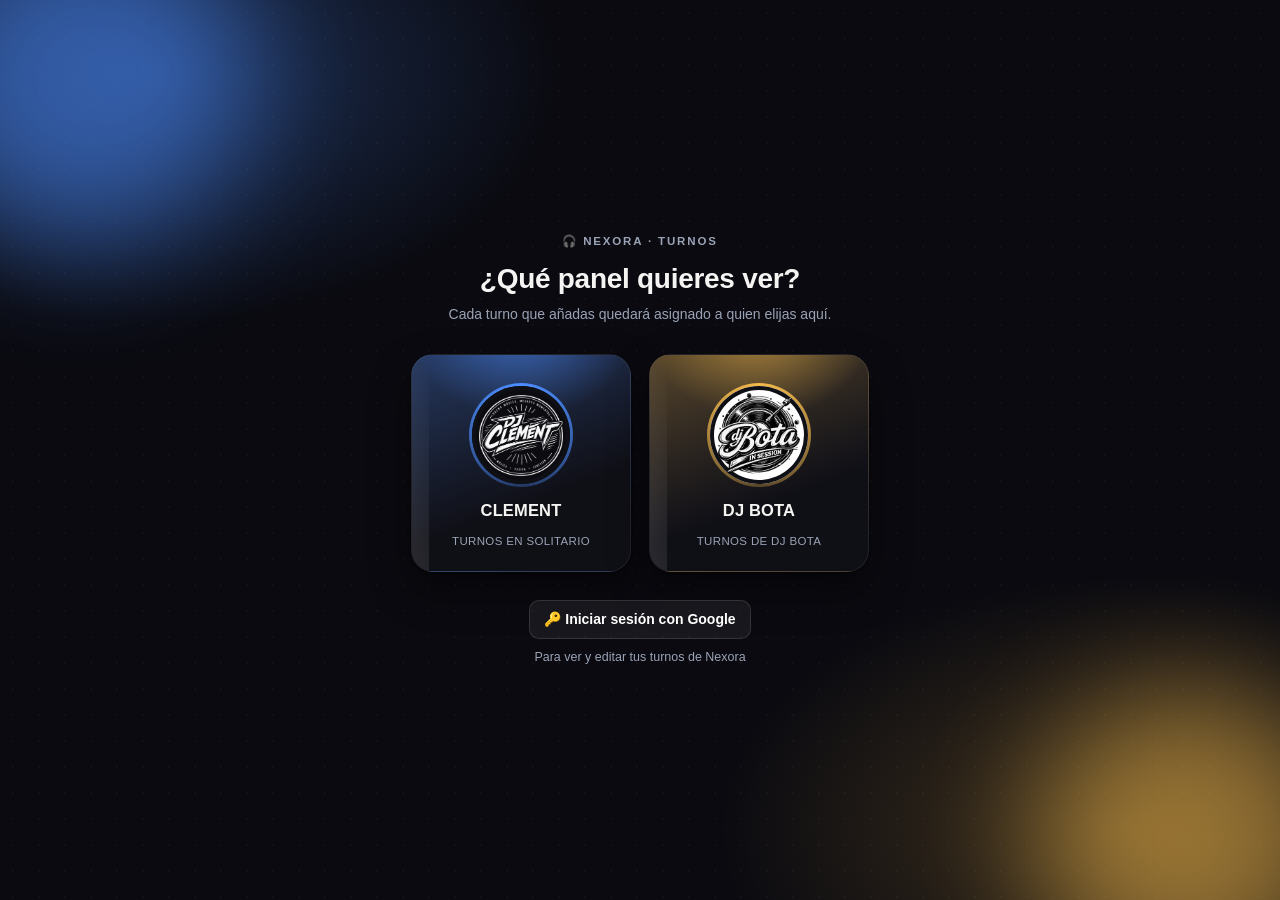
==== commit 0efe0fd9: "Quita la app de Exámenes y deja solo Turnos DJ - index.html de la raíz ahora redirige a turnos/, así" ====
--- a/index.html
+++ b/index.html
@@ -2,1126 +2,18 @@
 <html lang="es">
 <head>
 <meta charset="UTF-8">
-<meta name="viewport" content="width=device-width, initial-scale=1, viewport-fit=cover">
-<meta name="theme-color" id="themeColor" content="#F2F2F7">
-<meta name="mobile-web-app-capable" content="yes">
-<meta name="apple-mobile-web-app-capable" content="yes">
-<meta name="apple-mobile-web-app-status-bar-style" content="default">
-<meta name="apple-mobile-web-app-title" content="Exámenes">
-<meta name="description" content="Apunta tus exámenes con autorrelleno según tu horario y sincronización con Google Calendar.">
-<title>Exámenes</title>
-<link rel="manifest" id="manifestLink">
-<link rel="apple-touch-icon" id="appleIcon">
-<link rel="icon" id="favicon">
+<meta name="viewport" content="width=device-width, initial-scale=1">
+<title>Turnos DJ</title>
+<meta http-equiv="refresh" content="0; url=turnos/">
+<link rel="canonical" href="turnos/">
+<script>location.replace('turnos/' + location.search + location.hash);</script>
+</head>
+<body style="font-family:system-ui,sans-serif;background:#0A0A10;color:#fff;display:grid;place-items:center;min-height:100vh;margin:0">
+<p>Abriendo <a href="turnos/" style="color:#4C8DFF">Turnos DJ</a>…</p>
 <script>
-/* Aplica el tema antes de pintar para evitar parpadeos */
-(function(){try{var t=localStorage.getItem('examenes.theme')||'auto';var d=t==='dark'||(t==='auto'&&matchMedia('(prefers-color-scheme: dark)').matches);document.documentElement.dataset.scheme=d?'dark':'light';}catch(e){document.documentElement.dataset.scheme='light';}})();
-</script>
-<script src="https://accounts.google.com/gsi/client" async defer></script>
-<style>
-:root{
-  --bg:#F2F2F7; --card:#FFFFFF; --card2:#F4F4F8; --text:#111114; --text2:#6C6C72; --text3:#A5A5AC;
-  --sep:rgba(60,60,67,.12); --accent:#5E5CE6; --accent-soft:rgba(94,92,230,.12);
-  --danger:#FF3B30; --ok:#28A745; --ok-soft:rgba(52,199,89,.14); --warn:#E08600; --warn-soft:rgba(255,149,0,.14);
-  --shadow:0 1px 2px rgba(0,0,0,.04),0 8px 24px rgba(0,0,0,.06);
-  --shadow-lg:0 12px 40px rgba(0,0,0,.18);
-  --nav:rgba(250,250,252,.82); --sheet:#F2F2F7; --input:#FFFFFF; --backdrop:rgba(0,0,0,.32);
-  --r:22px; --r-sm:14px;
-  --safe-b:env(safe-area-inset-bottom,0px); --safe-t:env(safe-area-inset-top,0px);
-  --font:-apple-system,BlinkMacSystemFont,"SF Pro Text","Segoe UI",Roboto,"Helvetica Neue",Arial,sans-serif;
-  --font-d:-apple-system,BlinkMacSystemFont,"SF Pro Display","Segoe UI",Roboto,"Helvetica Neue",Arial,sans-serif;
-  color-scheme:light;
-}
-html[data-scheme=dark]{
-  --bg:#000000; --card:#1C1C1E; --card2:#2A2A2D; --text:#F5F5F7; --text2:#A1A1A8; --text3:#6C6C72;
-  --sep:rgba(84,84,88,.5); --accent:#7D7AFF; --accent-soft:rgba(125,122,255,.18);
-  --danger:#FF453A; --ok:#30D158; --ok-soft:rgba(48,209,88,.16); --warn:#FF9F0A; --warn-soft:rgba(255,159,10,.16);
-  --shadow:0 0 0 1px rgba(255,255,255,.04); --shadow-lg:0 12px 40px rgba(0,0,0,.6);
-  --nav:rgba(18,18,20,.82); --sheet:#111113; --input:#1C1C1E; --backdrop:rgba(0,0,0,.55);
-  color-scheme:dark;
-}
-*{box-sizing:border-box;-webkit-tap-highlight-color:transparent}
-html,body{margin:0;background:var(--bg);color:var(--text);font-family:var(--font);font-size:16px;line-height:1.35;-webkit-font-smoothing:antialiased;-webkit-text-size-adjust:100%}
-body{min-height:100vh;overscroll-behavior-y:none}
-button{font:inherit;color:inherit;border:0;background:none;padding:0;cursor:pointer}
-input,textarea,select{font:inherit;color:var(--text)}
-svg{display:block}
-.hidden{display:none!important}
-
-#app{max-width:640px;margin:0 auto;padding:calc(var(--safe-t) + 12px) 16px calc(110px + var(--safe-b))}
-.view{animation:viewIn .32s cubic-bezier(.2,.8,.2,1)}
-@keyframes viewIn{from{opacity:0;transform:translateY(8px)}to{opacity:1;transform:none}}
-
-/* Cabecera */
-.head{display:flex;align-items:flex-end;justify-content:space-between;gap:12px;margin:8px 4px 18px}
-.head h1{font-family:var(--font-d);font-size:34px;font-weight:800;letter-spacing:-.8px;margin:0;line-height:1.05}
-.head .sub{color:var(--text2);font-size:15px;font-weight:500;margin-top:4px;text-transform:capitalize}
-.sync{display:inline-flex;align-items:center;gap:6px;padding:7px 12px;border-radius:999px;background:var(--card);box-shadow:var(--shadow);font-size:13px;font-weight:600;color:var(--text2);white-space:nowrap;transition:transform .15s}
-.sync:active{transform:scale(.95)}
-.sync .dot{width:8px;height:8px;border-radius:50%;background:var(--text3)}
-.sync[data-s=ok] .dot{background:var(--ok)}
-.sync[data-s=pending] .dot,.sync[data-s=reauth] .dot{background:var(--warn)}
-.sync[data-s=error] .dot{background:var(--danger)}
-.sync[data-s=syncing] .dot{background:var(--accent);animation:pulse 1s infinite}
-@keyframes pulse{50%{opacity:.25}}
-
-.section-title{font-size:13px;font-weight:700;letter-spacing:.4px;text-transform:uppercase;color:var(--text2);margin:26px 6px 10px;display:flex;justify-content:space-between;align-items:center}
-.section-title button{font-size:13px;font-weight:600;color:var(--accent);text-transform:none;letter-spacing:0}
-
-/* Chips de asignatura */
-.chips{display:flex;gap:10px;overflow-x:auto;scrollbar-width:none;margin:0 -16px;padding:2px 16px 6px;scroll-snap-type:x proximity}
-.chips::-webkit-scrollbar{display:none}
-.chip{--c:var(--accent);flex:0 0 auto;scroll-snap-align:start;display:flex;flex-direction:column;align-items:flex-start;gap:6px;min-width:82px;padding:12px 14px;border-radius:18px;background:var(--card);box-shadow:var(--shadow);transition:transform .15s ease}
-.chip:active{transform:scale(.94)}
-.chip .sw{width:26px;height:26px;border-radius:9px;background:var(--c);display:grid;place-items:center;color:#fff}
-.chip .sw svg{width:15px;height:15px}
-.chip b{font-size:15px;font-weight:700;letter-spacing:.2px}
-
-/* Tarjeta destacada */
-.hero{--c:var(--accent);position:relative;overflow:hidden;border-radius:26px;padding:20px 20px 22px;color:#fff;background:linear-gradient(140deg,var(--c),color-mix(in srgb,var(--c) 55%,#000));box-shadow:0 14px 34px color-mix(in srgb,var(--c) 35%,transparent);cursor:pointer;transition:transform .18s ease;margin-top:18px}
-.hero:active{transform:scale(.98)}
-.hero::after{content:"";position:absolute;right:-60px;top:-60px;width:200px;height:200px;border-radius:50%;background:rgba(255,255,255,.12)}
-.hero-top{display:flex;gap:8px;align-items:center;font-size:12px;font-weight:700;letter-spacing:.4px;text-transform:uppercase;opacity:.92}
-.hero-top span{background:rgba(255,255,255,.2);padding:4px 9px;border-radius:999px;backdrop-filter:blur(6px)}
-.hero-subj{font-family:var(--font-d);font-size:40px;font-weight:800;letter-spacing:-1px;margin:14px 0 2px;text-shadow:0 1px 8px rgba(0,0,0,.12)}
-.hero-meta{font-size:16px;font-weight:600;opacity:.95;text-transform:capitalize}
-.hero-teacher{font-size:14px;opacity:.82;margin-top:2px}
-.hero-topics{font-size:14px;opacity:.9;margin-top:10px;max-width:70%;display:-webkit-box;-webkit-line-clamp:2;-webkit-box-orient:vertical;overflow:hidden}
-.hero-count{position:absolute;right:20px;bottom:18px;text-align:right;z-index:1}
-.hero-count .num{font-family:var(--font-d);font-size:52px;font-weight:800;line-height:.9;letter-spacing:-2px;display:block}
-.hero-count .lbl{font-size:13px;font-weight:700;opacity:.9;text-transform:uppercase;letter-spacing:.5px}
-
-/* Tarjetas y filas */
-.card{background:var(--card);border-radius:var(--r);box-shadow:var(--shadow);overflow:hidden}
-.list{display:flex;flex-direction:column;gap:10px}
-.row{--c:var(--accent);display:flex;align-items:center;gap:12px;background:var(--card);border-radius:20px;padding:14px 14px 14px 12px;box-shadow:var(--shadow);position:relative;animation:rowIn .35s cubic-bezier(.2,.8,.2,1) both}
-@keyframes rowIn{from{opacity:0;transform:translateY(10px)}to{opacity:1;transform:none}}
-.row::before{content:"";position:absolute;left:0;top:14px;bottom:14px;width:4px;border-radius:0 4px 4px 0;background:var(--c)}
-.check{flex:0 0 auto;width:30px;height:30px;border-radius:50%;border:2px solid color-mix(in srgb,var(--c) 70%,var(--text3));display:grid;place-items:center;margin-left:4px;transition:all .2s}
-.check svg{width:16px;height:16px;opacity:0;color:#fff}
-.row.done .check{background:var(--c);border-color:var(--c)}
-.row.done .check svg{opacity:1}
-.row-main{flex:1;min-width:0;cursor:pointer}
-.row-title{display:flex;align-items:center;gap:8px;flex-wrap:wrap}
-.row-title .subj{font-weight:700;font-size:17px}
-.tag{font-size:11.5px;font-weight:700;padding:3px 8px;border-radius:999px;background:color-mix(in srgb,var(--c) 15%,transparent);color:color-mix(in srgb,var(--c) 75%,var(--text))}
-.row-sub{color:var(--text2);font-size:14px;margin-top:3px;text-transform:capitalize;white-space:nowrap;overflow:hidden;text-overflow:ellipsis}
-.row-topics{color:var(--text3);font-size:13.5px;margin-top:3px;white-space:nowrap;overflow:hidden;text-overflow:ellipsis}
-.pill{flex:0 0 auto;font-size:12.5px;font-weight:700;padding:6px 10px;border-radius:999px;background:var(--card2);color:var(--text2);text-align:center;line-height:1.15}
-.pill.soon{background:color-mix(in srgb,var(--c) 16%,transparent);color:color-mix(in srgb,var(--c) 80%,var(--text))}
-.pill.late{background:var(--warn-soft);color:var(--warn)}
-.grade{flex:0 0 auto;font-family:var(--font-d);font-size:22px;font-weight:800;min-width:46px;text-align:right}
-.grade.pass{color:var(--ok)} .grade.fail{color:var(--danger)} .grade.none{color:var(--text3);font-size:14px;font-weight:600}
-.row.done .row-title .subj{opacity:.75}
-
-.empty{text-align:center;padding:40px 24px;color:var(--text2)}
-.empty .ico{width:68px;height:68px;margin:0 auto 14px;border-radius:22px;background:var(--accent-soft);color:var(--accent);display:grid;place-items:center}
-.empty .ico svg{width:34px;height:34px}
-.empty h3{color:var(--text);margin:0 0 6px;font-size:19px}
-.empty p{margin:0;font-size:15px}
-
-/* Botón flotante */
-#fab{position:fixed;right:max(20px,calc(50% - 300px));bottom:calc(84px + var(--safe-b));width:60px;height:60px;border-radius:20px;background:var(--accent);color:#fff;display:grid;place-items:center;box-shadow:0 10px 28px color-mix(in srgb,var(--accent) 45%,transparent);z-index:30;transition:transform .2s cubic-bezier(.2,.8,.2,1)}
-#fab:active{transform:scale(.9) rotate(90deg)}
-#fab svg{width:28px;height:28px}
-
-/* Barra inferior */
-#tabbar{position:fixed;left:0;right:0;bottom:0;z-index:40;display:flex;justify-content:center;background:var(--nav);backdrop-filter:saturate(180%) blur(22px);-webkit-backdrop-filter:saturate(180%) blur(22px);border-top:.5px solid var(--sep);padding:6px 8px calc(6px + var(--safe-b))}
-#tabbar .in{display:flex;width:100%;max-width:640px}
-.tab{flex:1;display:flex;flex-direction:column;align-items:center;gap:3px;padding:6px 0 4px;font-size:11px;font-weight:600;color:var(--text3);transition:color .2s}
-.tab svg{width:26px;height:26px;transition:transform .2s}
-.tab.on{color:var(--accent)}
-.tab.on svg{transform:translateY(-1px) scale(1.06)}
-.tab:active svg{transform:scale(.88)}
-
-/* Calendario */
-.cal-head{display:flex;align-items:center;justify-content:space-between;padding:16px 16px 6px}
-.cal-head h2{margin:0;font-size:20px;font-weight:700;text-transform:capitalize;letter-spacing:-.3px}
-.cal-nav{display:flex;gap:6px}
-.icon-btn{width:38px;height:38px;border-radius:12px;background:var(--card2);display:grid;place-items:center;color:var(--accent);transition:transform .15s}
-.icon-btn:active{transform:scale(.9)}
-.icon-btn svg{width:20px;height:20px}
-.cal-wd,.cal-grid{display:grid;grid-template-columns:repeat(7,1fr);padding:0 10px}
-.cal-wd div{text-align:center;font-size:12px;font-weight:700;color:var(--text3);padding:8px 0}
-.cal-grid{padding-bottom:12px;gap:2px}
-.cday{aspect-ratio:1/1.05;border-radius:14px;display:flex;flex-direction:column;align-items:center;justify-content:flex-start;padding-top:7px;gap:4px;font-size:16px;font-weight:500;position:relative;transition:background .15s,transform .12s}
-.cday:active{transform:scale(.92)}
-.cday.we{color:var(--text3)}
-.cday.today .n{background:var(--accent);color:#fff;font-weight:700}
-.cday .n{width:30px;height:30px;border-radius:50%;display:grid;place-items:center}
-.cday.sel{background:var(--accent-soft)}
-.cday.sel .n{font-weight:700}
-.dots{display:flex;gap:3px;height:6px}
-.dots i{width:6px;height:6px;border-radius:50%;display:block}
-.legend{display:flex;flex-wrap:wrap;gap:8px 14px;padding:12px 16px 16px;border-top:.5px solid var(--sep)}
-.legend span{display:flex;align-items:center;gap:6px;font-size:12.5px;font-weight:600;color:var(--text2)}
-.legend i{width:9px;height:9px;border-radius:50%}
-
-/* Hoy */
-.now{--c:var(--accent);border-radius:26px;padding:20px;background:var(--card);box-shadow:var(--shadow);position:relative;overflow:hidden}
-.now.colored{color:#fff;background:linear-gradient(140deg,var(--c),color-mix(in srgb,var(--c) 55%,#000));box-shadow:0 14px 34px color-mix(in srgb,var(--c) 32%,transparent)}
-.now .k{font-size:12px;font-weight:800;letter-spacing:.6px;text-transform:uppercase;opacity:.85}
-.now .big{font-family:var(--font-d);font-size:38px;font-weight:800;letter-spacing:-1px;margin:8px 0 2px}
-.now .meta{font-size:15px;font-weight:500;opacity:.9}
-.bar{height:6px;border-radius:6px;background:rgba(255,255,255,.25);margin-top:16px;overflow:hidden}
-.bar i{display:block;height:100%;background:#fff;border-radius:6px;transition:width .6s}
-.now:not(.colored) .bar{background:var(--card2)} .now:not(.colored) .bar i{background:var(--accent)}
-.grid2{display:grid;grid-template-columns:1fr;gap:12px;margin-top:12px}
-.mini{--c:var(--accent);background:var(--card);border-radius:22px;padding:16px;box-shadow:var(--shadow);display:flex;align-items:center;gap:14px}
-.mini .sq{width:46px;height:46px;border-radius:15px;background:var(--c);color:#fff;display:grid;place-items:center;font-weight:800;font-size:12.5px;letter-spacing:.2px;flex:0 0 auto}
-.mini .t1{font-size:12px;font-weight:700;color:var(--text2);text-transform:uppercase;letter-spacing:.4px}
-.mini .t2{font-size:18px;font-weight:700;margin-top:2px}
-.mini .t3{font-size:14px;color:var(--text2);margin-top:1px}
-.tl{padding:6px 0}
-.tl-row{--c:var(--accent);display:flex;align-items:center;gap:12px;padding:11px 16px;position:relative}
-.tl-row+.tl-row{border-top:.5px solid var(--sep)}
-.tl-row .time{width:92px;flex:0 0 auto;font-size:13.5px;font-weight:600;color:var(--text2);font-variant-numeric:tabular-nums}
-.tl-row .bul{width:10px;height:10px;border-radius:50%;background:var(--c);flex:0 0 auto}
-.tl-row .nm{font-weight:700}
-.tl-row .tc{font-size:13px;color:var(--text2)}
-.tl-row.past{opacity:.45}
-.tl-row.cur{background:color-mix(in srgb,var(--c) 10%,transparent)}
-.tl-row.brk .bul{background:var(--text3)} .tl-row.brk .nm{font-weight:600;color:var(--text2)}
-.exam-flag{margin-left:auto;font-size:11.5px;font-weight:800;color:#fff;background:var(--danger);padding:3px 8px;border-radius:999px}
-.banner{display:flex;gap:12px;align-items:center;padding:14px 16px;border-radius:18px;background:var(--warn-soft);color:var(--warn);font-weight:600;font-size:15px;margin-top:12px}
-.banner svg{width:22px;height:22px;flex:0 0 auto}
-
-/* Ajustes */
-.group{background:var(--card);border-radius:var(--r);box-shadow:var(--shadow);overflow:hidden}
-.item{display:flex;align-items:center;gap:12px;padding:14px 16px;min-height:52px;width:100%;text-align:left}
-.item+.item{border-top:.5px solid var(--sep)}
-.item .ic{width:32px;height:32px;border-radius:10px;display:grid;place-items:center;color:#fff;flex:0 0 auto}
-.item .ic svg{width:18px;height:18px}
-.item .lb{flex:1;min-width:0}
-.item .lb b{display:block;font-weight:600}
-.item .lb small{display:block;color:var(--text2);font-size:13px;margin-top:1px;overflow-wrap:anywhere}
-.item .val{color:var(--text2);font-size:14px}
-.item.btn:active{background:var(--card2)}
-.item.danger{color:var(--danger)}
-.note{font-size:13px;color:var(--text2);margin:8px 8px 0;line-height:1.45}
-.note code{background:var(--card2);padding:1px 5px;border-radius:5px;font-size:12px}
-.seg{display:flex;background:var(--card2);border-radius:12px;padding:3px;gap:3px}
-.seg button{flex:1;padding:9px 6px;border-radius:10px;font-size:14px;font-weight:600;color:var(--text2);transition:all .2s}
-.seg button.on{background:var(--card);color:var(--text);box-shadow:0 1px 4px rgba(0,0,0,.12)}
-html[data-scheme=dark] .seg button.on{background:#3A3A3D}
-.field-inline{display:flex;gap:8px;padding:12px 16px}
-.field-inline input{flex:1;min-width:0;padding:12px 14px;border-radius:12px;border:0;background:var(--card2);font-size:14px;outline:none}
-.small-btn{padding:0 16px;border-radius:12px;background:var(--accent);color:#fff;font-weight:700;font-size:14px}
-.sched-day{padding:12px 16px}
-.sched-day+.sched-day{border-top:.5px solid var(--sep)}
-.sched-day h4{margin:0 0 8px;font-size:13px;text-transform:uppercase;letter-spacing:.4px;color:var(--text2)}
-.sched-blocks{display:flex;flex-direction:column;gap:6px}
-.sb{--c:var(--accent);display:flex;align-items:center;gap:10px;font-size:14px}
-.sb i{width:8px;height:28px;border-radius:4px;background:var(--c);flex:0 0 auto}
-.sb b{min-width:46px}
-.sb span{color:var(--text2);font-variant-numeric:tabular-nums}
-.sb em{font-style:normal;color:var(--text3);font-size:13px;margin-left:auto;text-align:right}
-.acct{display:flex;align-items:center;gap:12px;padding:16px}
-.acct img,.acct .av{width:44px;height:44px;border-radius:50%;background:var(--accent-soft);color:var(--accent);display:grid;place-items:center;font-weight:800;object-fit:cover}
-
-/* Botón de Google */
-.gbtn{display:flex;align-items:center;justify-content:center;gap:12px;width:100%;min-height:52px;padding:0 20px;border-radius:16px;background:#fff;color:#1F1F1F;border:1px solid #DADCE0;font-weight:600;font-size:16px;box-shadow:0 1px 3px rgba(0,0,0,.08);transition:transform .15s,box-shadow .15s}
-.gbtn:active{transform:scale(.97)}
-html[data-scheme=dark] .gbtn{background:#131314;color:#E3E3E3;border-color:#8E918F}
-.signin{background:var(--card);border-radius:var(--r);box-shadow:var(--shadow);padding:18px;margin-top:18px;position:relative;animation:viewIn .35s ease}
-.signin h3{margin:0 0 4px;font-size:17px}
-.signin p{margin:0 0 14px;color:var(--text2);font-size:14.5px}
-.signin .x{position:absolute;top:12px;right:12px;width:28px;height:28px;border-radius:50%;background:var(--card2);color:var(--text2);display:grid;place-items:center}
-.signin .x svg{width:12px;height:12px}
-
-/* Hoja inferior (formulario) */
-.sheet-wrap{position:fixed;inset:0;z-index:60;pointer-events:none}
-.sheet-wrap .backdrop{position:absolute;inset:0;background:var(--backdrop);opacity:0;transition:opacity .3s}
-.sheet{position:absolute;left:0;right:0;bottom:0;margin:0 auto;max-width:640px;max-height:94vh;background:var(--sheet);border-radius:28px 28px 0 0;box-shadow:var(--shadow-lg);transform:translateY(105%);transition:transform .38s cubic-bezier(.2,.9,.2,1);display:flex;flex-direction:column}
-.sheet-wrap.open{pointer-events:auto}
-.sheet-wrap.open .backdrop{opacity:1}
-.sheet-wrap.open .sheet{transform:none}
-.sheet-top{padding:8px 18px 4px;touch-action:none}
-.grabber{width:40px;height:5px;border-radius:3px;background:var(--text3);opacity:.5;margin:0 auto 10px}
-.sheet-bar{display:flex;align-items:center;justify-content:space-between}
-.sheet-bar h2{margin:0;font-size:20px;font-weight:800;letter-spacing:-.3px}
-.sheet-bar .x{width:34px;height:34px;border-radius:50%;background:var(--card2);display:grid;place-items:center;color:var(--text2)}
-.sheet-bar .x svg{width:16px;height:16px}
-.sheet-body{overflow-y:auto;padding:8px 18px calc(24px + var(--safe-b));-webkit-overflow-scrolling:touch}
-.lbl{font-size:13px;font-weight:700;color:var(--text2);margin:18px 4px 8px;text-transform:uppercase;letter-spacing:.4px}
-.subj-grid{display:grid;grid-template-columns:repeat(4,1fr);gap:8px}
-.sbtn{--c:var(--accent);padding:13px 4px;border-radius:15px;background:var(--input);font-weight:700;font-size:15px;box-shadow:var(--shadow);border:2px solid transparent;transition:all .18s;display:flex;align-items:center;justify-content:center;gap:6px}
-.sbtn i{width:8px;height:8px;border-radius:50%;background:var(--c)}
-.sbtn.on{background:var(--c);color:#fff;border-color:var(--c);box-shadow:0 6px 16px color-mix(in srgb,var(--c) 40%,transparent)}
-.sbtn.on i{background:#fff}
-.sbtn:active{transform:scale(.94)}
-.inp{width:100%;padding:14px 15px;border-radius:15px;border:0;background:var(--input);box-shadow:var(--shadow);font-size:16px;outline:none;min-height:50px;-webkit-appearance:none;appearance:none}
-.inp:focus{box-shadow:0 0 0 2px var(--accent)}
-textarea.inp{resize:vertical;min-height:84px;line-height:1.4}
-.date-row{display:flex;gap:8px}
-.date-row .inp{flex:1;min-width:0}
-.next-btn{flex:0 0 auto;display:flex;align-items:center;gap:6px;padding:0 14px;border-radius:15px;background:var(--accent-soft);color:var(--accent);font-weight:700;font-size:14.5px;transition:transform .15s}
-.next-btn:active{transform:scale(.94)}
-.next-btn svg{width:18px;height:18px}
-.two{display:grid;grid-template-columns:1fr 1.6fr;gap:8px}
-.info{margin-top:10px;padding:13px 15px;border-radius:15px;font-size:14.5px;line-height:1.45;animation:viewIn .25s ease}
-.info.ok{background:var(--ok-soft);color:color-mix(in srgb,var(--ok) 80%,var(--text))}
-.info.warn{background:var(--warn-soft);color:color-mix(in srgb,var(--warn) 85%,var(--text))}
-.info.neutral{background:var(--card2);color:var(--text2)}
-.info b{font-weight:700}
-.sugs{display:flex;flex-wrap:wrap;gap:8px;margin-top:10px}
-.sug{padding:8px 12px;border-radius:999px;background:var(--card);color:var(--text);font-weight:600;font-size:13.5px;box-shadow:var(--shadow);text-transform:capitalize}
-.sug:active{transform:scale(.94)}
-.type-seg{display:grid;grid-template-columns:repeat(4,1fr);gap:6px;background:var(--card2);padding:4px;border-radius:15px}
-.type-seg button{padding:11px 2px;border-radius:12px;font-size:13.5px;font-weight:700;color:var(--text2);transition:all .2s}
-.type-seg button.on{background:var(--input);color:var(--text);box-shadow:0 1px 5px rgba(0,0,0,.12)}
-html[data-scheme=dark] .type-seg button.on{background:#3A3A3D}
-.toggle-row{display:flex;align-items:center;justify-content:space-between;background:var(--input);box-shadow:var(--shadow);border-radius:15px;padding:0 15px;min-height:50px;font-weight:600}
-.sw-t{position:relative;width:51px;height:31px;flex:0 0 auto}
-.sw-t input{opacity:0;width:0;height:0;position:absolute}
-.sw-t span{position:absolute;inset:0;border-radius:999px;background:var(--text3);opacity:.6;transition:all .25s}
-.sw-t span::after{content:"";position:absolute;left:2px;top:2px;width:27px;height:27px;border-radius:50%;background:#fff;box-shadow:0 2px 6px rgba(0,0,0,.2);transition:transform .25s cubic-bezier(.2,.8,.2,1)}
-.sw-t input:checked+span{background:var(--ok);opacity:1}
-.sw-t input:checked+span::after{transform:translateX(20px)}
-.primary{width:100%;margin-top:24px;padding:17px;border-radius:17px;background:var(--accent);color:#fff;font-weight:800;font-size:17px;box-shadow:0 10px 24px color-mix(in srgb,var(--accent) 35%,transparent);transition:transform .15s}
-.primary:active{transform:scale(.97)}
-.secondary{width:100%;margin-top:10px;padding:15px;border-radius:17px;background:var(--card);color:var(--danger);font-weight:700;font-size:16px;box-shadow:var(--shadow)}
-.secondary:active{transform:scale(.97)}
-
-/* Aviso flotante */
-#toast{position:fixed;left:50%;bottom:calc(160px + var(--safe-b));transform:translate(-50%,20px);background:rgba(30,30,32,.92);color:#fff;padding:12px 18px;border-radius:16px;font-weight:600;font-size:14.5px;opacity:0;pointer-events:none;transition:all .3s cubic-bezier(.2,.8,.2,1);z-index:80;max-width:86vw;text-align:center;backdrop-filter:blur(10px)}
-#toast.show{opacity:1;transform:translate(-50%,0)}
-html[data-scheme=dark] #toast{background:rgba(235,235,240,.95);color:#111}
-
-@media (min-width:520px){.grid2{grid-template-columns:1fr 1fr}}
-@media (prefers-reduced-motion:reduce){*{animation:none!important;transition:none!important}}
-</style>
-</head>
-<body>
-<div id="app"><main id="view"></main></div>
-
-<button id="fab" data-action="new" aria-label="Añadir examen">
-  <svg viewBox="0 0 24 24" fill="none" stroke="currentColor" stroke-width="2.6" stroke-linecap="round"><path d="M12 5v14M5 12h14"/></svg>
-</button>
-
-<nav id="tabbar"><div class="in">
-  <button class="tab" data-action="tab" data-tab="upcoming"><svg viewBox="0 0 24 24" fill="none" stroke="currentColor" stroke-width="2" stroke-linecap="round" stroke-linejoin="round"><rect x="4" y="3.5" width="16" height="17" rx="3.5"/><path d="M8.5 9h7M8.5 13h7M8.5 17h4"/></svg>Próximos</button>
-  <button class="tab" data-action="tab" data-tab="calendar"><svg viewBox="0 0 24 24" fill="none" stroke="currentColor" stroke-width="2" stroke-linecap="round" stroke-linejoin="round"><rect x="3.5" y="5" width="17" height="15.5" rx="3.5"/><path d="M3.5 10h17M8 3v4M16 3v4"/><circle cx="8.5" cy="14.5" r=".9" fill="currentColor"/><circle cx="12" cy="14.5" r=".9" fill="currentColor"/></svg>Calendario</button>
-  <button class="tab" data-action="tab" data-tab="today"><svg viewBox="0 0 24 24" fill="none" stroke="currentColor" stroke-width="2" stroke-linecap="round" stroke-linejoin="round"><circle cx="12" cy="12" r="8.5"/><path d="M12 7.5V12l3 2"/></svg>Hoy</button>
-  <button class="tab" data-action="tab" data-tab="settings"><svg viewBox="0 0 24 24" fill="none" stroke="currentColor" stroke-width="2" stroke-linecap="round" stroke-linejoin="round"><circle cx="12" cy="12" r="3"/><path d="M19.4 15a1.7 1.7 0 0 0 .3 1.8l.1.1a2 2 0 1 1-2.8 2.8l-.1-.1a1.7 1.7 0 0 0-1.8-.3 1.7 1.7 0 0 0-1 1.5V21a2 2 0 1 1-4 0v-.1a1.7 1.7 0 0 0-1.1-1.5 1.7 1.7 0 0 0-1.8.3l-.1.1a2 2 0 1 1-2.8-2.8l.1-.1a1.7 1.7 0 0 0 .3-1.8 1.7 1.7 0 0 0-1.5-1H3a2 2 0 1 1 0-4h.1a1.7 1.7 0 0 0 1.5-1.1 1.7 1.7 0 0 0-.3-1.8l-.1-.1a2 2 0 1 1 2.8-2.8l.1.1a1.7 1.7 0 0 0 1.8.3H9a1.7 1.7 0 0 0 1-1.5V3a2 2 0 1 1 4 0v.1a1.7 1.7 0 0 0 1 1.5 1.7 1.7 0 0 0 1.8-.3l.1-.1a2 2 0 1 1 2.8 2.8l-.1.1a1.7 1.7 0 0 0-.3 1.8V9a1.7 1.7 0 0 0 1.5 1H21a2 2 0 1 1 0 4h-.1a1.7 1.7 0 0 0-1.5 1z"/></svg>Ajustes</button>
-</div></nav>
-
-<div id="sheetWrap" class="sheet-wrap" aria-hidden="true">
-  <div class="backdrop" data-action="close-sheet"></div>
-  <div class="sheet" role="dialog" aria-modal="true">
-    <div class="sheet-top" id="sheetTop">
-      <div class="grabber"></div>
-      <div class="sheet-bar"><h2 id="sheetTitle">Nuevo examen</h2>
-        <button class="x" data-action="close-sheet" aria-label="Cerrar"><svg viewBox="0 0 24 24" fill="none" stroke="currentColor" stroke-width="3" stroke-linecap="round"><path d="M6 6l12 12M18 6L6 18"/></svg></button>
-      </div>
-    </div>
-    <div class="sheet-body" id="sheetBody"></div>
-  </div>
-</div>
-<input type="file" id="importFile" accept="application/json,.json" class="hidden">
-<div id="toast"></div>
-
-<script>
-/* ╔══════════════════════════════════════════════════════════════════════╗
-   ║  CONFIGURACIÓN DE GOOGLE (CALENDAR)                                  ║
-   ║                                                                      ║
-   ║  👉 PEGA AQUÍ TU CLIENT ID DE GOOGLE CLOUD (entre las comillas).     ║
-   ║     Tiene esta forma: 1234567890-abc123xyz.apps.googleusercontent.com║
-   ║                                                                      ║
-   ║  Solo lo pones tú una vez aquí: la app NO se lo pide a nadie, solo   ║
-   ║  muestra el botón "Iniciar sesión con Google".                       ║
-   ║  ⚠️ Es el Client ID, NO el "secreto de cliente" (ese no se usa).     ║
-   ╚══════════════════════════════════════════════════════════════════════╝ */
-const GOOGLE_CLIENT_ID = '909664836499-v9ui1farksf9q6orqufl9ss055aqmfdq.apps.googleusercontent.com';
-
-/* Nombre del calendario que la app crea en tu Google Calendar */
-const CALENDAR_NAME = 'ASIR 2';
-const CAL_MARK = 'Creado por la app Exámenes';
-const TZ = 'Europe/Madrid';
-/* Permisos mínimos: crear SUS PROPIOS calendarios y gestionar sus eventos (no toca tus otros calendarios),
-   ver la lista de calendarios (para encontrar «ASIR 2») y tu nombre/correo para mostrarlos */
-const GOOGLE_SCOPES = 'https://www.googleapis.com/auth/calendar.app.created https://www.googleapis.com/auth/calendar.calendarlist.readonly openid email profile';
-
-/* ───────────────────────── HORARIO ───────────────────────── */
-const SUBJECTS = {
-  SAD:  { teacher:'Óscar Gómez García',                 color:'#FF3B30', gcal:'11' },
-  IPEI: { teacher:'Gema Abad Rubio',                    color:'#FF9500', gcal:'6' },
-  IALP: { teacher:'Alfonso José Padilla Navarrete',     color:'#AF52DE', gcal:'3' },
-  PIMA: { teacher:'Manuel Peña Villanueva',             color:'#FF2D78', gcal:'4' },
-  ASO:  { teacher:'Alberto Montoro Gavilán',            color:'#007AFF', gcal:'9' },
-  SRI:  { teacher:'Raúl',                               color:'#28B850', gcal:'10' },
-  IAW:  { teacher:'Raúl',                               color:'#00A8CC', gcal:'7' },
-  ASGB: { teacher:'Javier García-Retamero Redondo',     color:'#E09B00', gcal:'5' },
-};
-const SUBJ_ORDER = ['SAD','IPEI','IALP','PIMA','ASO','SRI','IAW','ASGB'];
-/* Tramos (horas lectivas); el recreo es 11:30-12:00 */
-const SLOTS = [['08:45','09:40'],['09:40','10:35'],['10:35','11:30'],['12:00','12:55'],['12:55','13:50'],['13:50','14:45']];
-const BREAK = ['11:30','12:00'];
-/* Clave = día de la semana de JavaScript (1 = lunes … 5 = viernes) */
-const SCHEDULE = {
-  1:[{s:'SAD',from:'08:45',to:'10:35'},{s:'IPEI',from:'10:35',to:'11:30'},{s:'IALP',from:'12:00',to:'13:50'},{s:'PIMA',from:'13:50',to:'14:45'}],
-  2:[{s:'ASO',from:'08:45',to:'10:35'},{s:'SRI',from:'10:35',to:'12:55'},{s:'IAW',from:'12:55',to:'14:45'}],
-  3:[{s:'ASO',from:'08:45',to:'10:35'},{s:'IALP',from:'10:35',to:'12:55'},{s:'SRI',from:'12:55',to:'14:45'}],
-  4:[{s:'IAW',from:'08:45',to:'10:35'},{s:'ASGB',from:'10:35',to:'12:55'},{s:'SRI',from:'12:55',to:'14:45'}],
-  5:[{s:'ASO',from:'08:45',to:'10:35'},{s:'SAD',from:'10:35',to:'12:55'},{s:'IPEI',from:'12:55',to:'14:45'}],
-};
-const TYPES = { examen:'Examen', practica:'Práctica', entrega:'Entrega', recuperacion:'Recuperación' };
-const DAYNAMES = ['domingo','lunes','martes','miércoles','jueves','viernes','sábado'];
-
-/* ───────────────────────── UTILIDADES ───────────────────────── */
-const $ = (s, el=document) => el.querySelector(s);
-const esc = s => String(s ?? '').replace(/[&<>"']/g, c => ({'&':'&amp;','<':'&lt;','>':'&gt;','"':'&quot;',"'":'&#39;'}[c]));
-const toMin = h => { const [a,b] = h.split(':').map(Number); return a*60+b; };
-const pad = n => String(n).padStart(2,'0');
-const ymd = d => `${d.getFullYear()}-${pad(d.getMonth()+1)}-${pad(d.getDate())}`;
-const parseYMD = s => { const [y,m,d] = s.split('-').map(Number); return new Date(y, m-1, d); };
-const today0 = () => { const d = new Date(); d.setHours(0,0,0,0); return d; };
-const addDays = (d,n) => { const x = new Date(d); x.setDate(x.getDate()+n); return x; };
-const nowMin = () => { const n = new Date(); return n.getHours()*60 + n.getMinutes(); };
-const daysUntil = s => Math.round((parseYMD(s) - today0()) / 864e5);
-const fmtLong  = d => new Intl.DateTimeFormat('es-ES',{weekday:'long',day:'numeric',month:'long'}).format(d);
-const fmtShort = d => new Intl.DateTimeFormat('es-ES',{weekday:'short',day:'numeric',month:'short'}).format(d).replace(/\./g,'');
-const fmtMonth = d => new Intl.DateTimeFormat('es-ES',{month:'long',year:'numeric'}).format(d);
-const uid = () => Date.now().toString(36) + Math.random().toString(36).slice(2,8);
-const col = s => SUBJECTS[s]?.color || '#8E8E93';
-const vibrate = () => { try { navigator.vibrate && navigator.vibrate(8); } catch(e){} };
-
-function blocksOn(date, subj){ return (SCHEDULE[date.getDay()] || []).filter(b => !subj || b.s === subj); }
-function slotLabel(b){
-  const idx = SLOTS.map((s,i) => (s[0] >= b.from && s[1] <= b.to) ? i+1 : 0).filter(Boolean);
-  let t = idx.length > 1 ? `${idx[0]}ª–${idx[idx.length-1]}ª hora` : `${idx[0]}ª hora`;
-  if (b.from < BREAK[0] && b.to > BREAK[1]) t += ' · recreo en medio';
-  return t;
-}
-/* Siguiente clase de una asignatura (si hoy ya empezó, salta al siguiente día) */
-function nextClass(subj){
-  const t = today0(), nm = nowMin();
-  for (let i = 0; i < 28; i++){
-    const d = addDays(t, i);
-    const b = blocksOn(d, subj).find(b => i > 0 || toMin(b.from) > nm);
-    if (b) return { date: ymd(d), d, block: b };
-  }
-  return null;
-}
-/* Días cercanos con esa asignatura alrededor de una fecha */
-function nearby(subj, dateStr){
-  const base = parseYMD(dateStr), t = today0(), out = [];
-  for (let i = 1; i <= 14; i++){ const d = addDays(base,-i); if (d < t) break; const b = blocksOn(d,subj)[0]; if (b){ out.push({d,b}); break; } }
-  let n = 0;
-  for (let i = 1; i <= 28 && n < 2; i++){ const d = addDays(base,i); const b = blocksOn(d,subj)[0]; if (b){ out.push({d,b}); n++; } }
-  return out.sort((a,b) => a.d - b.d);
-}
-function weeklyText(subj){
-  return [1,2,3,4,5].flatMap(k => SCHEDULE[k].filter(b => b.s===subj).map(b => `${DAYNAMES[k]} ${b.from}–${b.to}`)).join(' · ');
-}
-function countdown(n){
-  if (n === 0) return 'Hoy'; if (n === 1) return 'Mañana';
-  if (n > 1) return `Faltan ${n} días`;
-  if (n === -1) return 'Ayer'; return `Hace ${-n} días`;
-}
-function toast(msg){
-  const t = $('#toast'); t.textContent = msg; t.classList.add('show');
-  clearTimeout(toast._t); toast._t = setTimeout(() => t.classList.remove('show'), 2400);
-}
-
-/* ───────────────────────── DATOS LOCALES ───────────────────────── */
-const LS = { data:'examenes.data.v1', dirty:'examenes.dirty', theme:'examenes.theme',
-  conn:'examenes.gcal.connected', tok:'examenes.gcal.token', cal:'examenes.gcal.calendarId', last:'examenes.gcal.lastSync', user:'examenes.gcal.user' };
-const store = {
-  get(k, def=null){ try { const v = localStorage.getItem(k); return v === null ? def : v; } catch(e){ return def; } },
-  set(k, v){ try { localStorage.setItem(k, v); } catch(e){} },
-  del(k){ try { localStorage.removeItem(k); } catch(e){} },
-};
-let exams = [];
-try { exams = JSON.parse(store.get(LS.data, '{"exams":[]}')).exams || []; } catch(e){ exams = []; }
-
-function saveLocal(){ store.set(LS.data, JSON.stringify({ version:1, exams })); }
-const visible = () => exams.filter(e => !e.deleted);
-function upsert(ex){
-  ex.updatedAt = Date.now();
-  const i = exams.findIndex(e => e.id === ex.id);
-  if (i >= 0) exams[i] = ex; else exams.push(ex);
-  saveLocal(); markDirty(); render();
-}
-function removeExam(id){
-  const e = exams.find(x => x.id === id); if (!e) return;
-  Object.assign(e, { deleted:true, updatedAt:Date.now() });
-  saveLocal(); markDirty(); render();
-}
-function toggleDone(id){
-  const e = exams.find(x => x.id === id); if (!e) return;
-  vibrate(); upsert({ ...e, done: !e.done });
-  toast(e.done ? 'Marcado como pendiente' : '¡Hecho! 🎉');
-}
-function merge(a, b){
-  const m = new Map();
-  for (const e of [...a, ...b]){ const x = m.get(e.id); if (!x || (e.updatedAt||0) > (x.updatedAt||0)) m.set(e.id, e); }
-  const cutoff = Date.now() - 60*864e5; /* borra rastros de eliminados con más de 60 días */
-  return [...m.values()].filter(e => !(e.deleted && (e.updatedAt||0) < cutoff));
-}
-const sortKey = e => e.date + ' ' + (e.time || '00:00');
-
-/* ───────────────────────── GOOGLE CALENDAR ───────────────────────── */
-let syncState = 'local';
-let tokenClient = null, pendingToken = null;
-let token = null, tokenExp = 0;
-try { const t = JSON.parse(store.get(LS.tok, 'null')); if (t && t.exp > Date.now()) { token = t.v; tokenExp = t.exp; } } catch(e){}
-
-const getClientId = () => (GOOGLE_CLIENT_ID || '').trim();
-const clientIdOk = () => { const c = getClientId(); return c.endsWith('.apps.googleusercontent.com') && !c.includes('PEGA_AQUI'); };
-const isConnected = () => store.get(LS.conn) === '1';
-
-function initTokenClient(){
-  if (tokenClient || !window.google?.accounts?.oauth2 || !clientIdOk()) return;
-  tokenClient = google.accounts.oauth2.initTokenClient({
-    client_id: getClientId(),
-    scope: GOOGLE_SCOPES,
-    callback: r => {
-      const res = pendingToken; pendingToken = null;
-      if (r.error || !r.access_token){ res && res(null); return; }
-      token = r.access_token; tokenExp = Date.now() + (Number(r.expires_in)||3600)*1000;
-      store.set(LS.tok, JSON.stringify({ v:token, exp:tokenExp }));
-      res && res(token);
-    },
-    error_callback: () => { const res = pendingToken; pendingToken = null; res && res(null); },
-  });
-}
-/* Importante: se llama SIN await previo para conservar el gesto del usuario (evita bloqueo de ventanas) */
-function getToken(interactive){
-  if (token && Date.now() < tokenExp - 60000) return Promise.resolve(token);
-  if (!interactive) return Promise.resolve(null);
-  initTokenClient();
-  if (!tokenClient){ toast(clientIdOk() ? 'Google aún se está cargando, inténtalo de nuevo' : 'Falta poner el Client ID en el código (GOOGLE_CLIENT_ID)'); return Promise.resolve(null); }
-  return new Promise(res => { pendingToken = res; tokenClient.requestAccessToken(isConnected() ? { prompt:'' } : {}); });
-}
-async function gfetch(url, opts = {}){
-  const r = await fetch(url, { ...opts, headers: { ...(opts.headers||{}), Authorization: 'Bearer ' + token } });
-  if (r.status === 401){ token = null; store.del(LS.tok); const e = new Error('auth'); e.auth = true; throw e; }
-  if (!r.ok){ const e = new Error('Google ' + r.status); e.status = r.status; throw e; }
-  return r;
-}
-const CAL_API = 'https://www.googleapis.com/calendar/v3';
-const jsonOpts = (method, body) => ({ method, headers:{ 'Content-Type':'application/json' }, body: JSON.stringify(body) });
-
-/* Busca el calendario «ASIR 2» creado por la app; si no existe, lo crea */
-async function ensureCalendar(){
-  const cached = store.get(LS.cal);
-  if (cached){
-    try { await gfetch(`${CAL_API}/calendars/${encodeURIComponent(cached)}`); return cached; }
-    catch(e){ if (e.auth) throw e; store.del(LS.cal); }
-  }
-  let pageToken = '';
-  do {
-    const r = await gfetch(`${CAL_API}/users/me/calendarList?maxResults=250${pageToken ? '&pageToken=' + pageToken : ''}`);
-    const j = await r.json();
-    const c = (j.items || []).find(c => c.summary === CALENDAR_NAME && (c.description || '').includes(CAL_MARK));
-    if (c){ store.set(LS.cal, c.id); return c.id; }
-    pageToken = j.nextPageToken || '';
-  } while (pageToken);
-  const r = await gfetch(`${CAL_API}/calendars`, jsonOpts('POST', { summary: CALENDAR_NAME, description: `Exámenes, prácticas y entregas · ${CAL_MARK}`, timeZone: TZ }));
-  const j = await r.json(); store.set(LS.cal, j.id);
-  toast(`Calendario «${CALENDAR_NAME}» creado en tu Google Calendar`);
-  return j.id;
-}
-const minToHM = m => `${pad(Math.floor(m/60))}:${pad(m%60)}`;
-function eventBody(e){
-  const start = e.time || '08:45';
-  const b = blocksOn(parseYMD(e.date), e.subject).find(b => b.from === start);
-  const end = b ? b.to : minToHM(Math.min(toMin(start) + 55, 23*60 + 59));
-  const type = TYPES[e.type] || 'Examen';
-  const desc = [`${type} de ${e.subject}`, e.teacher && `Profesor: ${e.teacher}`, e.topics && `\nTemas:\n${e.topics}`, e.notes && `\nNotas:\n${e.notes}`, e.grade && `\nNota: ${e.grade}`, e.done && '\n✅ Hecho', '\n— Apuntado con la app Exámenes'].filter(Boolean).join('\n');
-  return {
-    summary: `${e.done ? '✅' : '📝'} ${type} ${e.subject}`,
-    description: desc,
-    start: { dateTime: `${e.date}T${start}:00`, timeZone: TZ },
-    end:   { dateTime: `${e.date}T${end}:00`, timeZone: TZ },
-    colorId: SUBJECTS[e.subject]?.gcal || '9',
-    reminders: { useDefault: false, overrides: e.done ? [] : [{ method:'popup', minutes: 24*60 }, { method:'popup', minutes: 60 }] },
-    extendedProperties: { private: {
-      app: 'examenes', examId: e.id, upd: String(e.updatedAt || 0), createdAt: String(e.createdAt || 0),
-      subject: e.subject, type: e.type || 'examen', done: e.done ? '1' : '0', grade: String(e.grade || ''),
-      teacher: (e.teacher || '').slice(0, 1000), topics: (e.topics || '').slice(0, 1000), notes: (e.notes || '').slice(0, 1000),
-      date: e.date, time: start,
-    } },
-  };
-}
-function fromEvent(ev){
-  const p = ev.extendedProperties?.private || {};
-  const dt = ev.start?.dateTime || '';
-  const date = dt ? dt.slice(0, 10) : (ev.start?.date || p.date);
-  const time = dt ? dt.slice(11, 16) : (p.time || '');
-  const upd = Number(p.upd) || 0;
-  const e = { id: p.examId, subject: p.subject, type: p.type || 'examen', done: p.done === '1', grade: p.grade || '',
-    teacher: p.teacher || '', topics: p.topics || '', notes: p.notes || '', createdAt: Number(p.createdAt) || upd,
-    date, time, updatedAt: upd, eventId: ev.id };
-  /* Si lo moviste de día u hora directamente en Google Calendar, se respeta el cambio */
-  const moved = (p.date && p.date !== date) || (p.time && p.time !== time);
-  if (moved) e.updatedAt = Math.max(upd, Date.parse(ev.updated) || Date.now());
-  return { e, moved };
-}
-async function listEvents(calId){
-  const out = []; let pageToken = '';
-  do {
-    const q = `privateExtendedProperty=${encodeURIComponent('app=examenes')}&maxResults=2500&singleEvents=true&timeZone=${encodeURIComponent(TZ)}${pageToken ? '&pageToken=' + pageToken : ''}`;
-    const r = await gfetch(`${CAL_API}/calendars/${encodeURIComponent(calId)}/events?${q}`);
-    const j = await r.json(); out.push(...(j.items || [])); pageToken = j.nextPageToken || '';
-  } while (pageToken);
-  return out;
-}
-async function loadUser(){
-  try { const r = await gfetch('https://www.googleapis.com/oauth2/v3/userinfo'); const j = await r.json(); store.set(LS.user, JSON.stringify({ displayName: j.name, emailAddress: j.email, photoLink: j.picture })); } catch(e){}
-}
-let syncing = false;
-async function sync(interactive = false){
-  if (!isConnected()){ setSync('local'); return; }
-  if (!clientIdOk()){ setSync('error'); return; }
-  if (!navigator.onLine){ setSync('offline'); return; }
-  const tok = await getToken(interactive);
-  if (!tok){ setSync('reauth'); return; }
-  if (syncing) return; syncing = true; setSync('syncing');
-  try {
-    const calId = await ensureCalendar();
-    const evPath = id => `${CAL_API}/calendars/${encodeURIComponent(calId)}/events${id ? '/' + encodeURIComponent(id) : ''}`;
-    const remote = new Map();
-    for (const ev of await listEvents(calId)){ const x = fromEvent(ev); if (x.e.id) remote.set(x.e.id, x); }
-    for (let i = 0; i < exams.length; i++){
-      const e = exams[i], R = remote.get(e.id); remote.delete(e.id);
-      if (e.deleted){
-        if (R){ try { await gfetch(evPath(R.e.eventId), { method:'DELETE' }); } catch(err){ if (err.auth) throw err; if (err.status !== 404 && err.status !== 410) throw err; } }
-        continue;
-      }
-      if (!R){
-        if (e.cal === calId && e.syncedAt && e.updatedAt <= e.syncedAt){
-          exams[i] = { ...e, deleted: true, updatedAt: Date.now() }; /* lo borraste en Google Calendar */
-        } else {
-          const r = await gfetch(evPath(), jsonOpts('POST', eventBody(e)));
-          const j = await r.json();
-          exams[i] = { ...e, eventId: j.id, cal: calId, syncedAt: e.updatedAt };
-        }
-      } else if (R.e.updatedAt > (e.updatedAt || 0)){
-        const n = { ...R.e, cal: calId, syncedAt: R.e.updatedAt };
-        if (R.moved) await gfetch(evPath(R.e.eventId), jsonOpts('PUT', eventBody(n)));
-        exams[i] = n;
-      } else if ((e.updatedAt || 0) > R.e.updatedAt){
-        await gfetch(evPath(R.e.eventId), jsonOpts('PUT', eventBody(e)));
-        exams[i] = { ...e, eventId: R.e.eventId, cal: calId, syncedAt: e.updatedAt };
-      } else {
-        exams[i] = { ...e, eventId: R.e.eventId, cal: calId, syncedAt: e.updatedAt };
-      }
-    }
-    /* Exámenes que existen en el calendario pero no en este dispositivo */
-    for (const [, R] of remote){
-      if (!R.e.subject || !R.e.date) continue;
-      const n = { ...R.e, cal: calId, syncedAt: R.e.updatedAt };
-      if (R.moved) await gfetch(evPath(R.e.eventId), jsonOpts('PUT', eventBody(n)));
-      exams.push(n);
-    }
-    const cutoff = Date.now() - 60*864e5;
-    exams = exams.filter(e => !(e.deleted && (e.updatedAt || 0) < cutoff));
-    saveLocal();
-    store.set(LS.dirty, '0'); store.set(LS.last, String(Date.now()));
-    if (!store.get(LS.user)) loadUser();
-    setSync('ok'); if (!F) render();
-  } catch(e){
-    saveLocal();
-    setSync(e.auth ? 'reauth' : (navigator.onLine ? 'error' : 'offline'));
-  } finally { syncing = false; }
-}
-let syncTimer;
-function markDirty(){
-  store.set(LS.dirty, '1');
-  if (!isConnected()) return;
-  setSync(navigator.onLine ? 'pending' : 'offline');
-  clearTimeout(syncTimer); syncTimer = setTimeout(() => sync(false), 1200);
-}
-async function connectGoogle(){
-  if (!clientIdOk()){ toast('Falta poner el Client ID en el código (GOOGLE_CLIENT_ID)'); return; }
-  const tok = await getToken(true);
-  if (!tok){ toast('No se pudo iniciar sesión con Google'); return; }
-  store.set(LS.conn, '1');
-  await loadUser();
-  await sync(false);
-  render();
-}
-function disconnectGoogle(){
-  if (!confirm('¿Cerrar sesión de Google? Tus exámenes seguirán en este móvil y en tu Google Calendar.')) return;
-  try { if (token && window.google?.accounts?.oauth2) google.accounts.oauth2.revoke(token, () => {}); } catch(e){}
-  token = null; [LS.conn, LS.tok, LS.cal, LS.user, LS.last].forEach(k => store.del(k));
-  exams = exams.map(e => { const { eventId, cal, syncedAt, ...rest } = e; return rest; }); saveLocal();
-  setSync('local'); render(); toast('Sesión cerrada');
-}
-const SYNC_TEXT = { local:'Solo en este móvil', ok:'Sincronizado', syncing:'Sincronizando…', pending:'Guardando…', offline:'Sin conexión', reauth:'Toca para sincronizar', error:'Error de sincronización' };
-function setSync(s){
-  syncState = s;
-  document.querySelectorAll('[data-sync]').forEach(el => { el.dataset.s = s; el.querySelector('.txt').textContent = SYNC_TEXT[s]; });
-  if (current === 'settings' && s !== 'syncing') renderSettingsSyncInfo();
-}
-
-/* ───────────────────────── NAVEGACIÓN ───────────────────────── */
-let current = 'upcoming';
-let calMonth = (() => { const d = today0(); d.setDate(1); return d; })();
-let calSel = ymd(new Date());
-let showDone = false;
-
-function go(tab){
-  if (tab === current){ window.scrollTo({ top:0, behavior:'smooth' }); return; }
-  current = tab; window.scrollTo(0,0); render();
-}
-function render(){
-  document.querySelectorAll('.tab').forEach(t => t.classList.toggle('on', t.dataset.tab === current));
-  const v = $('#view');
-  const html = { upcoming: viewUpcoming, calendar: viewCalendar, today: viewToday, settings: viewSettings }[current]();
-  v.innerHTML = `<div class="view">${html}</div>`;
-  setSync(syncState);
-}
-const syncPill = () => `<button class="sync" data-sync data-action="sync" data-s="${syncState}"><span class="dot"></span><span class="txt">${SYNC_TEXT[syncState]}</span></button>`;
-const G_LOGO = '<svg viewBox="0 0 48 48" width="20" height="20"><path fill="#FFC107" d="M43.6 20.5H42V20H24v8h11.3C33.7 32.7 29.2 36 24 36c-6.6 0-12-5.4-12-12s5.4-12 12-12c3.1 0 5.8 1.2 7.9 3.1l5.7-5.7C34 6.1 29.3 4 24 4 13 4 4 13 4 24s9 20 20 20 20-9 20-20c0-1.3-.1-2.6-.4-3.5z"/><path fill="#FF3D00" d="M6.3 14.7l6.6 4.8C14.7 15.1 19 12 24 12c3.1 0 5.8 1.2 7.9 3.1l5.7-5.7C34 6.1 29.3 4 24 4 16.3 4 9.7 8.3 6.3 14.7z"/><path fill="#4CAF50" d="M24 44c5.2 0 9.9-2 13.4-5.2l-6.2-5.2C29.2 35.1 26.7 36 24 36c-5.2 0-9.6-3.3-11.3-8l-6.5 5C9.5 39.6 16.2 44 24 44z"/><path fill="#1976D2" d="M43.6 20.5H42V20H24v8h11.3c-.8 2.2-2.2 4.2-4.1 5.6l6.2 5.2C37 39.2 44 34 44 24c0-1.3-.1-2.6-.4-3.5z"/></svg>';
-const googleBtn = () => `<button class="gbtn" data-action="connect">${G_LOGO}<span>Iniciar sesión con Google</span></button>`;
-const ICON_PLUS = '<svg viewBox="0 0 24 24" fill="none" stroke="currentColor" stroke-width="3" stroke-linecap="round"><path d="M12 6v12M6 12h12"/></svg>';
-const ICON_CHECK = '<svg viewBox="0 0 24 24" fill="none" stroke="currentColor" stroke-width="3.2" stroke-linecap="round" stroke-linejoin="round"><path d="M5 12.5l4.5 4.5L19 7.5"/></svg>';
-
-/* ───────────── Vista: Próximos ───────────── */
-function examRow(e, i = 0){
-  const n = daysUntil(e.date);
-  const sub = `${fmtShort(parseYMD(e.date))}${e.time ? ' · ' + e.time : ''}${e.teacher ? ' · ' + esc(e.teacher) : ''}`;
-  let right;
-  if (e.done){
-    const g = parseFloat(e.grade);
-    right = isNaN(g) ? `<div class="grade none">Sin nota</div>` : `<div class="grade ${g >= 5 ? 'pass' : 'fail'}">${esc(String(e.grade).replace('.', ','))}</div>`;
-  } else {
-    right = `<div class="pill ${n < 0 ? 'late' : n <= 3 ? 'soon' : ''}">${countdown(n)}</div>`;
-  }
-  return `<div class="row ${e.done ? 'done' : ''}" style="--c:${col(e.subject)};animation-delay:${Math.min(i,8)*35}ms">
-    <button class="check" data-action="toggle-done" data-id="${e.id}" aria-label="Marcar como hecho">${ICON_CHECK}</button>
-    <div class="row-main" data-action="open-exam" data-id="${e.id}">
-      <div class="row-title"><span class="subj">${esc(e.subject)}</span><span class="tag">${TYPES[e.type] || 'Examen'}</span></div>
-      <div class="row-sub">${sub}</div>
-      ${e.topics ? `<div class="row-topics">${esc(e.topics)}</div>` : ''}
-    </div>${right}</div>`;
-}
-function viewUpcoming(){
-  const all = visible();
-  const up = all.filter(e => !e.done && daysUntil(e.date) >= 0).sort((a,b) => sortKey(a) < sortKey(b) ? -1 : 1);
-  const late = all.filter(e => !e.done && daysUntil(e.date) < 0).sort((a,b) => sortKey(a) < sortKey(b) ? -1 : 1);
-  const done = all.filter(e => e.done).sort((a,b) => sortKey(a) > sortKey(b) ? -1 : 1);
-  const chips = SUBJ_ORDER.map(s => `<button class="chip" style="--c:${col(s)}" data-action="add-subject" data-s="${s}"><span class="sw">${ICON_PLUS}</span><b>${s}</b></button>`).join('');
-  let hero = '';
-  if (up.length){
-    const e = up[0], n = daysUntil(e.date);
-    const big = n === 0 ? '¡Hoy!' : n === 1 ? '1' : String(n);
-    const lbl = n === 0 ? (e.time ? 'a las ' + e.time : '') : n === 1 ? 'día · mañana' : 'días';
-    hero = `<div class="hero" style="--c:${col(e.subject)}" data-action="open-exam" data-id="${e.id}">
-      <div class="hero-top"><span>Lo próximo</span><span>${TYPES[e.type] || 'Examen'}</span></div>
-      <div class="hero-subj">${esc(e.subject)}</div>
-      <div class="hero-meta">${fmtLong(parseYMD(e.date))}${e.time ? ' · ' + e.time : ''}</div>
-      <div class="hero-teacher">${esc(e.teacher || '')}</div>
-      ${e.topics ? `<div class="hero-topics">${esc(e.topics)}</div>` : ''}
-      <div class="hero-count"><span class="num">${big}</span><span class="lbl">${lbl}</span></div>
-    </div>`;
-  }
-  const rest = up.slice(1);
-  let body = '';
-  if (!all.length){
-    body = `<div class="empty"><div class="ico"><svg viewBox="0 0 24 24" fill="none" stroke="currentColor" stroke-width="2" stroke-linecap="round" stroke-linejoin="round"><rect x="3.5" y="5" width="17" height="15.5" rx="3.5"/><path d="M3.5 10h17M8 3v4M16 3v4M9 15l2 2 4-4"/></svg></div>
-      <h3>Sin exámenes apuntados</h3><p>Toca una asignatura de arriba o el botón <b>+</b> para añadir el primero.</p></div>`;
-  } else {
-    if (!up.length) body += `<div class="empty" style="padding:28px 24px"><h3>Nada pendiente 🎉</h3><p>No tienes exámenes próximos.</p></div>`;
-    if (rest.length) body += `<div class="section-title">Después</div><div class="list">${rest.map(examRow).join('')}</div>`;
-    if (late.length) body += `<div class="section-title">Pendientes de marcar</div><div class="list">${late.map(examRow).join('')}</div>`;
-    if (done.length) body += `<div class="section-title">Hechos (${done.length}) <button data-action="toggle-done-list">${showDone ? 'Ocultar' : 'Mostrar'}</button></div>${showDone ? `<div class="list">${done.map(examRow).join('')}</div>` : ''}`;
-  }
-  return `<div class="head"><div><h1>Próximos</h1><div class="sub">${fmtLong(new Date())}</div></div>${syncPill()}</div>
-    ${!isConnected() && store.get('examenes.signinHidden') !== '1' ? `<div class="signin">
-      <button class="x" data-action="hide-signin" aria-label="Ocultar"><svg viewBox="0 0 24 24" fill="none" stroke="currentColor" stroke-width="3.5" stroke-linecap="round"><path d="M6 6l12 12M18 6L6 18"/></svg></button>
-      <h3>Llévalos a tu Google Calendar</h3><p>Inicia sesión y se creará el calendario «${CALENDAR_NAME}» con todos tus exámenes y avisos.</p>${googleBtn()}</div>` : ''}
-    <div class="chips" style="margin-top:${!isConnected() && store.get('examenes.signinHidden') !== '1' ? '18px' : '0'}">${chips}</div>${hero}${body}`;
-}
-
-/* ───────────── Vista: Calendario ───────────── */
-function viewCalendar(){
-  const m = calMonth, first = new Date(m), offset = (first.getDay() + 6) % 7;
-  const dim = new Date(m.getFullYear(), m.getMonth()+1, 0).getDate();
-  const byDate = {};
-  visible().forEach(e => (byDate[e.date] = byDate[e.date] || []).push(e));
-  const todayS = ymd(new Date());
-  let cells = '';
-  for (let i = 0; i < offset; i++) cells += '<div></div>';
-  for (let d = 1; d <= dim; d++){
-    const dt = new Date(m.getFullYear(), m.getMonth(), d), s = ymd(dt), list = byDate[s] || [];
-    const we = dt.getDay() === 0 || dt.getDay() === 6;
-    const dots = list.slice(0,4).map(e => `<i style="background:${col(e.subject)};${e.done ? 'opacity:.4' : ''}"></i>`).join('');
-    cells += `<button class="cday ${we ? 'we' : ''} ${s === todayS ? 'today' : ''} ${s === calSel ? 'sel' : ''}" data-action="cal-day" data-d="${s}"><span class="n">${d}</span><span class="dots">${dots}</span></button>`;
-  }
-  const sel = parseYMD(calSel);
-  const dayList = (byDate[calSel] || []).sort((a,b) => sortKey(a) < sortKey(b) ? -1 : 1);
-  const classes = blocksOn(sel).map(b => `<span style="color:${col(b.s)};font-weight:700">${b.s}</span> ${b.from}`).join(' · ');
-  return `<div class="head"><div><h1>Calendario</h1><div class="sub">${visible().filter(e => !e.done && daysUntil(e.date) >= 0).length} exámenes pendientes</div></div>${syncPill()}</div>
-    <div class="card">
-      <div class="cal-head"><h2>${fmtMonth(m)}</h2><div class="cal-nav">
-        <button class="icon-btn" data-action="cal-prev" aria-label="Mes anterior"><svg viewBox="0 0 24 24" fill="none" stroke="currentColor" stroke-width="2.6" stroke-linecap="round" stroke-linejoin="round"><path d="M15 6l-6 6 6 6"/></svg></button>
-        <button class="icon-btn" data-action="cal-today" aria-label="Hoy" style="width:auto;padding:0 12px;font-weight:700;font-size:14px">Hoy</button>
-        <button class="icon-btn" data-action="cal-next" aria-label="Mes siguiente"><svg viewBox="0 0 24 24" fill="none" stroke="currentColor" stroke-width="2.6" stroke-linecap="round" stroke-linejoin="round"><path d="M9 6l6 6-6 6"/></svg></button>
-      </div></div>
-      <div class="cal-wd">${['L','M','X','J','V','S','D'].map(x => `<div>${x}</div>`).join('')}</div>
-      <div class="cal-grid">${cells}</div>
-      <div class="legend">${SUBJ_ORDER.map(s => `<span><i style="background:${col(s)}"></i>${s}</span>`).join('')}</div>
-    </div>
-    <div class="section-title" style="text-transform:none;font-size:15px;letter-spacing:0;color:var(--text)"><span style="text-transform:capitalize">${fmtLong(sel)}</span>
-      <button data-action="add-on-day" data-d="${calSel}">+ Añadir</button></div>
-    ${classes ? `<div class="note" style="margin:-4px 6px 12px">Clases: ${classes}</div>` : `<div class="note" style="margin:-4px 6px 12px">Sin clases este día</div>`}
-    ${dayList.length ? `<div class="list">${dayList.map(examRow).join('')}</div>` : `<div class="card" style="padding:18px;text-align:center;color:var(--text2);font-size:15px">Ningún examen este día</div>`}`;
-}
-
-/* ───────────── Vista: Hoy ───────────── */
-function viewToday(){
-  const now = new Date(), nm = nowMin(), dayBlocks = SCHEDULE[now.getDay()] || [];
-  const todayS = ymd(now);
-  const examsToday = visible().filter(e => e.date === todayS && !e.done);
-  let cur = null, next = null;
-  for (const b of dayBlocks){ const f = toMin(b.from), t = toMin(b.to); if (nm >= f && nm < t) cur = b; else if (f > nm && !next) next = b; }
-  const inBreak = cur && nm >= toMin(BREAK[0]) && nm < toMin(BREAK[1]);
-  let nowCard;
-  if (cur && !inBreak){
-    const f = toMin(cur.from), t = toMin(cur.to), pct = Math.round((nm - f) / (t - f) * 100), left = t - nm;
-    nowCard = `<div class="now colored" style="--c:${col(cur.s)}"><div class="k">Ahora mismo</div><div class="big">${cur.s}</div>
-      <div class="meta">${cur.from}–${cur.to} · ${esc(SUBJECTS[cur.s].teacher)}</div><div class="meta" style="opacity:.8;margin-top:2px">Quedan ${left} min${cur.from < BREAK[0] && cur.to > BREAK[1] && nm < toMin(BREAK[0]) ? ' (con recreo)' : ''}</div>
-      <div class="bar"><i style="width:${pct}%"></i></div></div>`;
-  } else if (inBreak){
-    nowCard = `<div class="now"><div class="k" style="color:var(--text2)">Ahora mismo</div><div class="big">Recreo ☕</div><div class="meta" style="color:var(--text2)">Hasta las 12:00 · luego sigue ${cur.s}</div>
-      <div class="bar"><i style="width:${Math.round((nm - toMin(BREAK[0])) / 30 * 100)}%"></i></div></div>`;
-  } else {
-    const we = now.getDay() === 0 || now.getDay() === 6;
-    const before = dayBlocks.length && nm < toMin(dayBlocks[0].from);
-    const msg = we ? 'Fin de semana' : !dayBlocks.length ? 'Sin clases' : before ? 'Aún no empiezan las clases' : 'Clases terminadas';
-    const sub = we ? 'Disfruta del descanso 😌' : before ? `Empiezas a las ${dayBlocks[0].from}` : 'Hasta mañana 👋';
-    nowCard = `<div class="now"><div class="k" style="color:var(--text2)">Ahora mismo</div><div class="big">${msg}</div><div class="meta" style="color:var(--text2)">${sub}</div></div>`;
-  }
-  /* Siguiente clase (hoy u otro día) */
-  let nx = null;
-  if (inBreak){ nx = { b: { ...cur, from:'12:00' }, d: now, today: true, cont: true }; }
-  else if (next) nx = { b: next, d: now, today: true };
-  else for (let i = 1; i <= 7; i++){ const d = addDays(today0(), i); const bs = SCHEDULE[d.getDay()]; if (bs){ nx = { b: bs[0], d, today: false }; break; } }
-  let nextCard = '';
-  if (nx){
-    const when = nx.today ? `Hoy a las ${nx.b.from} · en ${toMin(nx.b.from) - nm} min` : `${daysUntil(ymd(nx.d)) === 1 ? 'Mañana' : DAYNAMES[nx.d.getDay()][0].toUpperCase() + DAYNAMES[nx.d.getDay()].slice(1)} a las ${nx.b.from}`;
-    nextCard = `<div class="mini" style="--c:${col(nx.b.s)}"><div class="sq">${nx.b.s}</div><div><div class="t1">${nx.cont ? 'Después del recreo' : 'Siguiente clase'}</div><div class="t2">${nx.b.s} · ${esc(SUBJECTS[nx.b.s].teacher)}</div><div class="t3">${when}</div></div></div>`;
-  }
-  /* Exámenes de esta semana */
-  const mon = addDays(today0(), -((now.getDay() + 6) % 7)), sun = addDays(mon, 6);
-  const week = visible().filter(e => { const d = parseYMD(e.date); return d >= mon && d <= sun && !e.done; }).sort((a,b) => sortKey(a) < sortKey(b) ? -1 : 1);
-  const weekHtml = week.length
-    ? `<div class="list">${week.map(examRow).join('')}</div>`
-    : `<div class="mini" style="--c:var(--ok)"><div class="sq">✓</div><div><div class="t2">Semana tranquila</div><div class="t3">No tienes exámenes esta semana</div></div></div>`;
-  /* Horario de hoy */
-  let tl = '';
-  if (dayBlocks.length){
-    const rows = [];
-    dayBlocks.forEach(b => {
-      const f = toMin(b.from), t = toMin(b.to), spansBreak = b.from < BREAK[0] && b.to > BREAK[1];
-      const st = nm >= t ? 'past' : (nm >= f && nm < t && !inBreak) ? 'cur' : '';
-      const hasEx = examsToday.some(e => e.subject === b.s);
-      rows.push(`<div class="tl-row ${st}" style="--c:${col(b.s)}"><span class="time">${b.from}–${b.to}</span><span class="bul"></span><div><div class="nm">${b.s}</div><div class="tc">${esc(SUBJECTS[b.s].teacher)}${spansBreak ? ' · recreo en medio' : ''}</div></div>${hasEx ? '<span class="exam-flag">EXAMEN</span>' : ''}</div>`);
-    });
-    const bIdx = dayBlocks.findIndex(b => b.to > BREAK[0] || b.from >= BREAK[1]);
-    const brk = `<div class="tl-row brk ${nm >= toMin(BREAK[1]) ? 'past' : inBreak ? 'cur' : ''}"><span class="time">11:30–12:00</span><span class="bul"></span><div class="nm">Recreo</div></div>`;
-    const plainBreak = !dayBlocks.some(b => b.from < BREAK[0] && b.to > BREAK[1]);
-    if (plainBreak && bIdx >= 0) rows.splice(bIdx, 0, brk);
-    tl = `<div class="section-title">Horario de hoy</div><div class="card tl">${rows.join('')}</div>`;
-  }
-  const examBanner = examsToday.length ? `<div class="banner"><svg viewBox="0 0 24 24" fill="none" stroke="currentColor" stroke-width="2.2" stroke-linecap="round" stroke-linejoin="round"><path d="M12 9v4M12 17h.01"/><path d="M10.3 3.9L1.8 18a2 2 0 0 0 1.7 3h17a2 2 0 0 0 1.7-3L13.7 3.9a2 2 0 0 0-3.4 0z"/></svg>Hoy tienes ${examsToday.map(e => `${TYPES[e.type].toLowerCase()} de ${esc(e.subject)}`).join(' y ')}. ¡Mucha suerte!</div>` : '';
-  return `<div class="head"><div><h1>Hoy</h1><div class="sub">${fmtLong(now)} · ${pad(now.getHours())}:${pad(now.getMinutes())}</div></div>${syncPill()}</div>
-    ${nowCard}${examBanner}<div class="grid2">${nextCard}</div>
-    <div class="section-title">Exámenes esta semana</div>${weekHtml}${tl}`;
-}
-
-/* ───────────── Vista: Ajustes ───────────── */
-function settingsSyncHtml(){
-  const conn = isConnected();
-  let user = {}; try { user = JSON.parse(store.get(LS.user, '{}')) || {}; } catch(e){}
-  const last = Number(store.get(LS.last, 0));
-  const lastTxt = last ? new Intl.DateTimeFormat('es-ES',{ dateStyle:'medium', timeStyle:'short' }).format(new Date(last)) : 'Nunca';
-  if (!conn){
-    return `<div class="item"><span class="ic" style="background:#8E8E93"><svg viewBox="0 0 24 24" fill="none" stroke="currentColor" stroke-width="2.2" stroke-linecap="round" stroke-linejoin="round"><path d="M17.5 19a4.5 4.5 0 1 0-1.4-8.8A6 6 0 1 0 6 17.2"/><path d="M3 3l18 18"/></svg></span><div class="lb"><b>No conectado</b><small>Tus exámenes se guardan solo en este dispositivo.</small></div></div>
-      <div style="padding:4px 16px 16px">${googleBtn()}</div>`;
-  }
-  const initial = (user.displayName || user.emailAddress || 'G')[0].toUpperCase();
-  return `<div class="acct">${user.photoLink ? `<img src="${esc(user.photoLink)}" alt="" referrerpolicy="no-referrer">` : `<div class="av">${esc(initial)}</div>`}
-      <div class="lb" style="flex:1;min-width:0"><b>${esc(user.displayName || 'Cuenta de Google')}</b><small style="color:var(--text2)">${esc(user.emailAddress || 'Conectado a Google Calendar')}</small></div></div>
-    <div class="item"><div class="lb"><b>Estado</b><small id="syncInfo">${SYNC_TEXT[syncState]} · Última sincronización: ${lastTxt}</small></div></div>
-    <a class="item btn" href="https://calendar.google.com/calendar/r" target="_blank" rel="noopener" style="text-decoration:none;color:inherit"><div class="lb"><b style="color:var(--accent)">Abrir Google Calendar</b></div></a>
-    <button class="item btn" data-action="sync-now"><div class="lb"><b style="color:var(--accent)">Sincronizar ahora</b></div></button>
-    <button class="item btn danger" data-action="disconnect"><div class="lb"><b>Cerrar sesión de Google</b></div></button>`;
-}
-function renderSettingsSyncInfo(){ const el = $('#driveGroup'); if (el) el.innerHTML = settingsSyncHtml(); }
-function viewSettings(){
-  const theme = store.get(LS.theme, 'auto');
-  const days = [1,2,3,4,5].map(k => `<div class="sched-day"><h4>${DAYNAMES[k]}</h4><div class="sched-blocks">${SCHEDULE[k].map(b => `<div class="sb" style="--c:${col(b.s)}"><i></i><b>${b.s}</b><span>${b.from}–${b.to}</span><em>${esc(SUBJECTS[b.s].teacher)}</em></div>`).join('')}</div></div>`).join('');
-  return `<div class="head"><div><h1>Ajustes</h1><div class="sub">${visible().length} exámenes guardados</div></div>${syncPill()}</div>
-    <div class="section-title">Google Calendar</div>
-    <div class="group" id="driveGroup">${settingsSyncHtml()}</div>
-    <p class="note">Cada examen se guarda como evento en el calendario <b>«${CALENDAR_NAME}»</b> (se crea solo), con el color de la asignatura y avisos 1 día y 1 hora antes. Si lo mueves o borras en Google Calendar, la app también lo cambia. Funciona sin conexión y sincroniza al volver internet.</p>
-    <div class="section-title">Apariencia</div>
-    <div class="group" style="padding:12px"><div class="seg">${[['auto','Automático'],['light','Claro'],['dark','Oscuro']].map(([v,l]) => `<button class="${theme === v ? 'on' : ''}" data-action="theme" data-v="${v}">${l}</button>`).join('')}</div></div>
-    <div class="section-title">Datos</div>
-    <div class="group">
-      <button class="item btn" data-action="export"><span class="ic" style="background:#34C759"><svg viewBox="0 0 24 24" fill="none" stroke="currentColor" stroke-width="2.2" stroke-linecap="round" stroke-linejoin="round"><path d="M12 4v11M7.5 10.5L12 15l4.5-4.5M5 20h14"/></svg></span><div class="lb"><b>Exportar copia (JSON)</b><small>Descarga todos tus exámenes</small></div></button>
-      <button class="item btn" data-action="import"><span class="ic" style="background:#007AFF"><svg viewBox="0 0 24 24" fill="none" stroke="currentColor" stroke-width="2.2" stroke-linecap="round" stroke-linejoin="round"><path d="M12 15V4M7.5 8.5L12 4l4.5 4.5M5 20h14"/></svg></span><div class="lb"><b>Importar copia</b><small>Se combina con lo que ya tienes</small></div></button>
-      <button class="item btn danger" data-action="wipe"><span class="ic" style="background:var(--danger)"><svg viewBox="0 0 24 24" fill="none" stroke="currentColor" stroke-width="2.2" stroke-linecap="round" stroke-linejoin="round"><path d="M4 7h16M10 11v6M14 11v6M6 7l1 12a2 2 0 0 0 2 2h6a2 2 0 0 0 2-2l1-12M9 7V4h6v3"/></svg></span><div class="lb"><b>Borrar todos los exámenes</b></div></button>
-    </div>
-    <div class="section-title">Instalación</div>
-    <div class="group">
-      <button class="item btn" data-action="dl-sw"><span class="ic" style="background:#5E5CE6"><svg viewBox="0 0 24 24" fill="none" stroke="currentColor" stroke-width="2.2" stroke-linecap="round" stroke-linejoin="round"><rect x="6" y="2.5" width="12" height="19" rx="3"/><path d="M11 18.5h2"/></svg></span><div class="lb"><b>Descargar sw.js</b><small>${'serviceWorker' in navigator && navigator.serviceWorker.controller ? '✅ Modo sin conexión activo' : 'Ponlo junto a index.html para abrir la app sin internet'}</small></div></button>
-    </div>
-    <div class="section-title">Mi horario</div>
-    <div class="group">${days}</div>
-    <p class="note" style="text-align:center;margin-top:20px">Exámenes · v1.0</p>`;
-}
-
-/* ───────────────────────── FORMULARIO ───────────────────────── */
-let F = null;
-function openForm(opts = {}){
-  if (opts.id){
-    const e = exams.find(x => x.id === opts.id); if (!e) return;
-    F = { ...e, _edit: true };
-  } else {
-    F = { id: uid(), subject: opts.subject || null, date: opts.date || '', time: '', teacher: '', type: 'examen', topics: '', notes: '', grade: '', done: false, createdAt: Date.now(), _edit: false };
-    if (F.subject){
-      F.teacher = SUBJECTS[F.subject].teacher;
-      if (!F.date){ const n = nextClass(F.subject); if (n){ F.date = n.date; F.time = n.block.from; } }
-      else applySchedule();
-    }
-  }
-  $('#sheetTitle').textContent = F._edit ? 'Editar' : 'Nuevo examen';
-  $('#sheetBody').innerHTML = formHtml();
-  updateFormInfo();
-  $('#sheetBody').scrollTop = 0;
-  const w = $('#sheetWrap'); w.classList.add('open'); w.setAttribute('aria-hidden','false');
-  document.body.style.overflow = 'hidden';
-}
-function closeForm(){
-  const w = $('#sheetWrap'); w.classList.remove('open'); w.setAttribute('aria-hidden','true');
-  document.body.style.overflow = ''; $('.sheet').style.transform = '';
-  F = null;
-}
-function applySchedule(){
-  if (!F.subject) return;
-  F.teacher = SUBJECTS[F.subject].teacher;
-  if (!F.date) return;
-  const b = blocksOn(parseYMD(F.date), F.subject)[0];
-  if (b) F.time = b.from;
-}
-function formHtml(){
-  return `
-    <div class="lbl">Asignatura</div>
-    <div class="subj-grid">${SUBJ_ORDER.map(s => `<button class="sbtn ${F.subject === s ? 'on' : ''}" style="--c:${col(s)}" data-action="f-subj" data-s="${s}"><i></i>${s}</button>`).join('')}</div>
-    <div class="lbl">Fecha</div>
-    <div class="date-row"><input class="inp" type="date" id="fDate" value="${F.date}">
-      <button class="next-btn" data-action="f-next"><svg viewBox="0 0 24 24" fill="none" stroke="currentColor" stroke-width="2.4" stroke-linecap="round" stroke-linejoin="round"><path d="M13 3L5 13.5h6L10 21l8-10.5h-6z"/></svg>Próxima clase</button></div>
-    <div id="fInfo"></div>
-    <div class="two" style="margin-top:12px">
-      <div><div class="lbl" style="margin-top:6px">Hora</div><input class="inp" type="time" id="fTime" value="${F.time}"></div>
-      <div><div class="lbl" style="margin-top:6px">Profesor</div><input class="inp" type="text" id="fTeacher" value="${esc(F.teacher)}" placeholder="Se rellena solo"></div>
-    </div>
-    <div class="lbl">Tipo</div>
-    <div class="type-seg">${Object.entries(TYPES).map(([k,v]) => `<button class="${F.type === k ? 'on' : ''}" data-action="f-type" data-t="${k}">${v}</button>`).join('')}</div>
-    <div class="lbl">Temas / contenido</div>
-    <textarea class="inp" id="fTopics" maxlength="1000" placeholder="Ej.: Temas 3 y 4, ejercicios de subredes…">${esc(F.topics)}</textarea>
-    <div class="lbl">Notas</div>
-    <textarea class="inp" id="fNotes" maxlength="1000" placeholder="Material, aula, lo que entra…" style="min-height:64px">${esc(F.notes)}</textarea>
-    <div class="lbl">Resultado</div>
-    <div class="two" style="grid-template-columns:1fr 1.4fr">
-      <input class="inp" type="text" inputmode="decimal" id="fGrade" placeholder="Nota (0-10)" value="${esc(F.grade)}">
-      <label class="toggle-row"><span>Hecho</span><span class="sw-t"><input type="checkbox" id="fDone" ${F.done ? 'checked' : ''}><span></span></span></label>
-    </div>
-    <button class="primary" data-action="f-save">${F._edit ? 'Guardar cambios' : 'Guardar examen'}</button>
-    ${F._edit ? `<button class="secondary" data-action="f-delete">Eliminar</button>` : ''}`;
-}
-function updateFormInfo(){
-  const box = $('#fInfo'); if (!box || !F) return;
-  let html = '';
-  if (!F.subject){
-    html = `<div class="info neutral">Elige una asignatura y te digo a qué hora la tienes.</div>`;
-  } else if (!F.date){
-    html = `<div class="info neutral">Tienes <b>${F.subject}</b>: ${weeklyText(F.subject)}.<br>Pulsa <b>Próxima clase</b> o elige una fecha.</div>`;
-  } else {
-    const d = parseYMD(F.date), bs = blocksOn(d, F.subject);
-    if (bs.length){
-      const b = bs[0];
-      html = `<div class="info ok">✓ El <b>${DAYNAMES[d.getDay()]} ${d.getDate()}</b> tienes <b>${F.subject}</b> de <b>${b.from} a ${b.to}</b> (${slotLabel(b)}) con ${esc(SUBJECTS[F.subject].teacher)}.</div>`;
-    } else {
-      const sug = nearby(F.subject, F.date);
-      const we = d.getDay() === 0 || d.getDay() === 6;
-      html = `<div class="info warn">⚠️ ${we ? `El ${DAYNAMES[d.getDay()]} no hay clase.` : `El <b>${DAYNAMES[d.getDay()]} ${d.getDate()}</b> no tienes <b>${F.subject}</b>.`} Días cercanos en que sí la tienes:
-        <div class="sugs">${sug.map(x => `<button class="sug" data-action="f-sug" data-d="${ymd(x.d)}" data-t="${x.b.from}">${fmtShort(x.d)} · ${x.b.from}</button>`).join('')}</div></div>`;
-    }
-  }
-  box.innerHTML = html;
-  $('#fTime').value = F.time || '';
-  $('#fTeacher').value = F.teacher || '';
-  $('#fDate').value = F.date || '';
-}
-function readForm(){
-  F.date = $('#fDate').value; F.time = $('#fTime').value; F.teacher = $('#fTeacher').value.trim();
-  F.topics = $('#fTopics').value.trim(); F.notes = $('#fNotes').value.trim();
-  F.grade = $('#fGrade').value.trim().replace(',', '.'); F.done = $('#fDone').checked;
-}
-function saveForm(){
-  readForm();
-  if (!F.subject){ toast('Elige una asignatura'); return; }
-  if (!F.date){ toast('Elige una fecha'); return; }
-  if (F.grade && (isNaN(parseFloat(F.grade)) || parseFloat(F.grade) < 0 || parseFloat(F.grade) > 10)){ toast('La nota debe estar entre 0 y 10'); return; }
-  const { _edit, ...ex } = F;
-  if (!ex.time){ const b = blocksOn(parseYMD(ex.date), ex.subject)[0]; ex.time = b ? b.from : ''; }
-  vibrate(); upsert(ex); closeForm();
-  toast(_edit ? 'Cambios guardados' : `${ex.subject} apuntado · ${countdown(daysUntil(ex.date)).toLowerCase()}`);
-}
-
-/* ───────────────────────── EVENTOS ───────────────────────── */
-document.addEventListener('click', ev => {
-  const el = ev.target.closest('[data-action]'); if (!el) return;
-  const a = el.dataset.action;
-  switch (a){
-    case 'tab': go(el.dataset.tab); break;
-    case 'new': openForm(current === 'calendar' ? { date: calSel } : {}); break;
-    case 'add-subject': openForm({ subject: el.dataset.s }); break;
-    case 'add-on-day': openForm({ date: el.dataset.d }); break;
-    case 'open-exam': openForm({ id: el.dataset.id }); break;
-    case 'toggle-done': toggleDone(el.dataset.id); break;
-    case 'toggle-done-list': showDone = !showDone; render(); break;
-    case 'close-sheet': closeForm(); break;
-    case 'cal-prev': calMonth = new Date(calMonth.getFullYear(), calMonth.getMonth()-1, 1); render(); break;
-    case 'cal-next': calMonth = new Date(calMonth.getFullYear(), calMonth.getMonth()+1, 1); render(); break;
-    case 'cal-today': calMonth = today0(); calMonth.setDate(1); calSel = ymd(new Date()); render(); break;
-    case 'cal-day': calSel = el.dataset.d; render(); break;
-    case 'sync': if (isConnected()) sync(true); else go('settings'); break;
-    case 'sync-now': sync(true); break;
-    case 'connect': connectGoogle(); break;
-    case 'hide-signin': store.set('examenes.signinHidden', '1'); render(); break;
-    case 'disconnect': disconnectGoogle(); break;
-    case 'theme': store.set(LS.theme, el.dataset.v); applyTheme(); render(); break;
-    case 'export': exportJson(); break;
-    case 'import': $('#importFile').click(); break;
-    case 'wipe':
-      if (confirm('¿Borrar TODOS los exámenes? También se borrarán de tu Google Calendar.')){
-        const now = Date.now(); exams.forEach(e => { e.deleted = true; e.updatedAt = now; }); saveLocal(); markDirty(); render(); toast('Exámenes borrados');
-      } break;
-    case 'dl-sw': download('sw.js', SW_CODE, 'text/javascript'); toast('sw.js descargado'); break;
-    /* Formulario */
-    case 'f-subj':
-      readForm(); F.subject = el.dataset.s;
-      document.querySelectorAll('.sbtn').forEach(b => b.classList.toggle('on', b.dataset.s === F.subject));
-      if (F.date) applySchedule(); else { F.teacher = SUBJECTS[F.subject].teacher; if (!F._edit){ const n = nextClass(F.subject); if (n){ F.date = n.date; F.time = n.block.from; } } }
-      vibrate(); updateFormInfo(); break;
-    case 'f-next': {
-      readForm();
-      if (!F.subject){ toast('Elige primero la asignatura'); break; }
-      const n = nextClass(F.subject);
-      if (n){ F.date = n.date; F.time = n.block.from; F.teacher = SUBJECTS[F.subject].teacher; updateFormInfo(); toast(`${fmtShort(n.d)} · ${n.block.from}`); }
-      break;
-    }
-    case 'f-sug': readForm(); F.date = el.dataset.d; F.time = el.dataset.t; F.teacher = SUBJECTS[F.subject].teacher; updateFormInfo(); break;
-    case 'f-type': F.type = el.dataset.t; document.querySelectorAll('.type-seg button').forEach(b => b.classList.toggle('on', b.dataset.t === F.type)); break;
-    case 'f-save': saveForm(); break;
-    case 'f-delete':
-      if (confirm('¿Eliminar este examen?')){ const id = F.id; closeForm(); removeExam(id); toast('Examen eliminado'); }
-      break;
-  }
-});
-document.addEventListener('change', ev => {
-  if (ev.target.id === 'fDate' && F){ readForm(); applySchedule(); updateFormInfo(); }
-});
-$('#importFile').addEventListener('change', async ev => {
-  const f = ev.target.files[0]; if (!f) return;
-  try {
-    const j = JSON.parse(await f.text()); const list = Array.isArray(j) ? j : j.exams;
-    if (!Array.isArray(list)) throw 0;
-    const clean = list.filter(e => e && e.id && e.subject && e.date);
-    exams = merge(exams, clean); saveLocal(); markDirty(); render(); toast(`${clean.length} exámenes importados`);
-  } catch(e){ toast('Archivo no válido'); }
-  ev.target.value = '';
-});
-function download(name, content, type){
-  const a = document.createElement('a'); a.href = URL.createObjectURL(new Blob([content], { type }));
-  a.download = name; document.body.appendChild(a); a.click(); setTimeout(() => { URL.revokeObjectURL(a.href); a.remove(); }, 500);
-}
-function exportJson(){ download(`examenes-${ymd(new Date())}.json`, JSON.stringify({ version:1, exams: visible() }, null, 2), 'application/json'); }
-
-/* Arrastrar hacia abajo para cerrar la hoja */
-(() => {
-  const top = $('#sheetTop'), sheet = $('.sheet'); let y0 = null, dy = 0;
-  top.addEventListener('touchstart', e => { y0 = e.touches[0].clientY; dy = 0; sheet.style.transition = 'none'; }, { passive:true });
-  top.addEventListener('touchmove', e => { if (y0 === null) return; dy = Math.max(0, e.touches[0].clientY - y0); sheet.style.transform = `translateY(${dy}px)`; }, { passive:true });
-  top.addEventListener('touchend', () => { sheet.style.transition = ''; if (dy > 110) closeForm(); else sheet.style.transform = ''; y0 = null; });
-})();
-
-/* ───────────────────────── TEMA ───────────────────────── */
-const mq = matchMedia('(prefers-color-scheme: dark)');
-function applyTheme(){
-  const t = store.get(LS.theme, 'auto');
-  const dark = t === 'dark' || (t === 'auto' && mq.matches);
-  document.documentElement.dataset.scheme = dark ? 'dark' : 'light';
-  $('#themeColor').setAttribute('content', dark ? '#000000' : '#F2F2F7');
-}
-mq.addEventListener ? mq.addEventListener('change', applyTheme) : mq.addListener(applyTheme);
-
-/* ───────────────────────── PWA (manifest + icono + service worker) ───────────────────────── */
-const SW_CODE = `/* Service worker de Exámenes: permite abrir la app sin conexión */
-const CACHE = 'examenes-v1';
-self.addEventListener('install', e => { self.skipWaiting(); e.waitUntil(caches.open(CACHE).then(c => c.addAll(['./']).catch(() => {}))); });
-self.addEventListener('activate', e => { e.waitUntil(caches.keys().then(k => Promise.all(k.filter(x => x !== CACHE).map(x => caches.delete(x)))).then(() => self.clients.claim())); });
-self.addEventListener('fetch', e => {
-  const r = e.request; if (r.method !== 'GET') return;
-  const u = new URL(r.url);
-  if (r.mode === 'navigate') {
-    e.respondWith(fetch(r).then(res => { const cp = res.clone(); caches.open(CACHE).then(c => c.put(r, cp)); return res; })
-      .catch(() => caches.match(r, { ignoreSearch: true }).then(m => m || caches.match('./'))));
-    return;
-  }
-  if (u.origin === location.origin) {
-    e.respondWith(caches.match(r).then(m => m || fetch(r).then(res => { const cp = res.clone(); caches.open(CACHE).then(c => c.put(r, cp)); return res; })));
-  }
-});
-`;
-function makeIcon(size){
-  const c = document.createElement('canvas'); c.width = c.height = size; const x = c.getContext('2d'), s = size / 512;
-  const g = x.createLinearGradient(0, 0, size, size); g.addColorStop(0, '#7D7AFF'); g.addColorStop(1, '#4A36C9');
-  x.fillStyle = g; x.fillRect(0, 0, size, size);
-  const rr = (X,Y,W,H,R) => { x.beginPath(); x.moveTo(X+R,Y); x.arcTo(X+W,Y,X+W,Y+H,R); x.arcTo(X+W,Y+H,X,Y+H,R); x.arcTo(X,Y+H,X,Y,R); x.arcTo(X,Y,X+W,Y,R); x.closePath(); };
-  x.fillStyle = '#fff'; rr(136*s, 150*s, 240*s, 226*s, 40*s); x.fill();
-  x.fillStyle = 'rgba(74,54,201,.18)'; x.fillRect(136*s, 200*s, 240*s, 6*s);
-  x.fillStyle = '#fff'; [196, 316].forEach(cx => { rr((cx-14)*s, 122*s, 28*s, 62*s, 14*s); x.fill(); });
-  x.strokeStyle = '#5E5CE6'; x.lineWidth = 30*s; x.lineCap = 'round'; x.lineJoin = 'round';
-  x.beginPath(); x.moveTo(200*s, 288*s); x.lineTo(240*s, 326*s); x.lineTo(316*s, 248*s); x.stroke();
-  return c.toDataURL('image/png');
-}
-function setupPWA(){
-  try {
-    const i192 = makeIcon(192), i512 = makeIcon(512);
-    $('#appleIcon').href = makeIcon(180); $('#favicon').href = i192;
-    const base = location.href.split('#')[0].split('?')[0];
-    const scope = base.substring(0, base.lastIndexOf('/') + 1);
-    const manifest = { name:'Exámenes', short_name:'Exámenes', description:'Apunta tus exámenes de clase', lang:'es',
-      start_url: base, scope, id: scope, display:'standalone', orientation:'portrait', background_color:'#F2F2F7', theme_color:'#5E5CE6',
-      icons:[{ src:i192, sizes:'192x192', type:'image/png', purpose:'any' }, { src:i512, sizes:'512x512', type:'image/png', purpose:'any' }, { src:i512, sizes:'512x512', type:'image/png', purpose:'maskable' }] };
-    $('#manifestLink').href = URL.createObjectURL(new Blob([JSON.stringify(manifest)], { type:'application/manifest+json' }));
-  } catch(e){}
-  if ('serviceWorker' in navigator && /^https?:$/.test(location.protocol)){
-    navigator.serviceWorker.register('sw.js').catch(() => {});
-  }
-}
-
-/* ───────────────────────── ARRANQUE ───────────────────────── */
-applyTheme();
-setupPWA();
-syncState = isConnected() ? (store.get(LS.dirty) === '1' ? 'pending' : 'ok') : 'local';
-render();
-window.addEventListener('online', () => { if (isConnected()) sync(false); });
-window.addEventListener('offline', () => { if (isConnected()) setSync('offline'); });
-document.addEventListener('visibilitychange', () => { if (document.visibilityState === 'visible'){ if (isConnected()) sync(false); if (current === 'today' && !F) render(); } });
-setInterval(() => { if (current === 'today' && !F && document.visibilityState === 'visible') render(); }, 30000);
-/* Al abrir: sincroniza si hay sesión válida; si caducó, el indicador mostrará "Toca para sincronizar" */
-(function waitGIS(n = 0){ if (window.google?.accounts?.oauth2){ initTokenClient(); } else if (n < 80) setTimeout(() => waitGIS(n + 1), 150); })();
-if (isConnected()) sync(false);
+/* Quita el service worker antiguo de la app de Exámenes (ya no existe) */
+if ('serviceWorker' in navigator) navigator.serviceWorker.getRegistrations()
+  .then(rs => rs.forEach(r => { if (!new URL(r.scope).pathname.includes('/turnos/')) r.unregister(); })).catch(() => {});
 </script>
 </body>
 </html>
